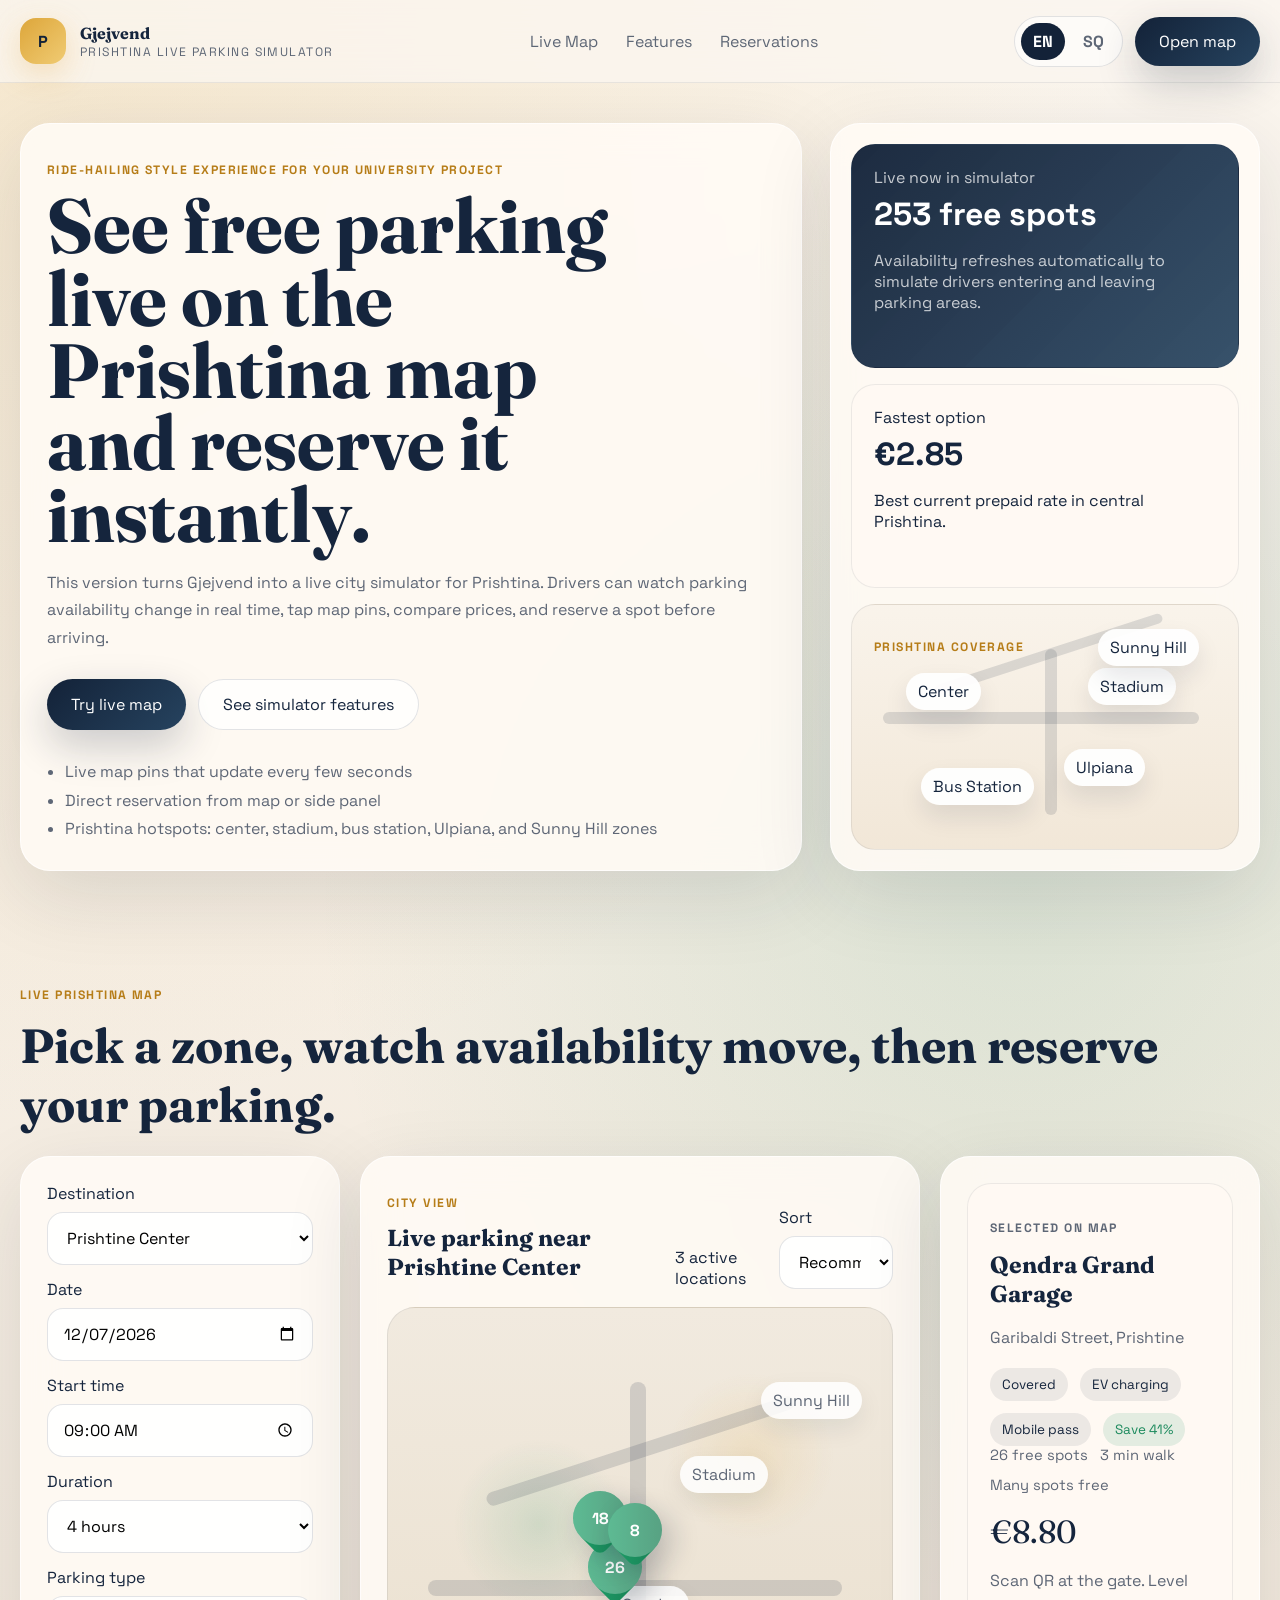
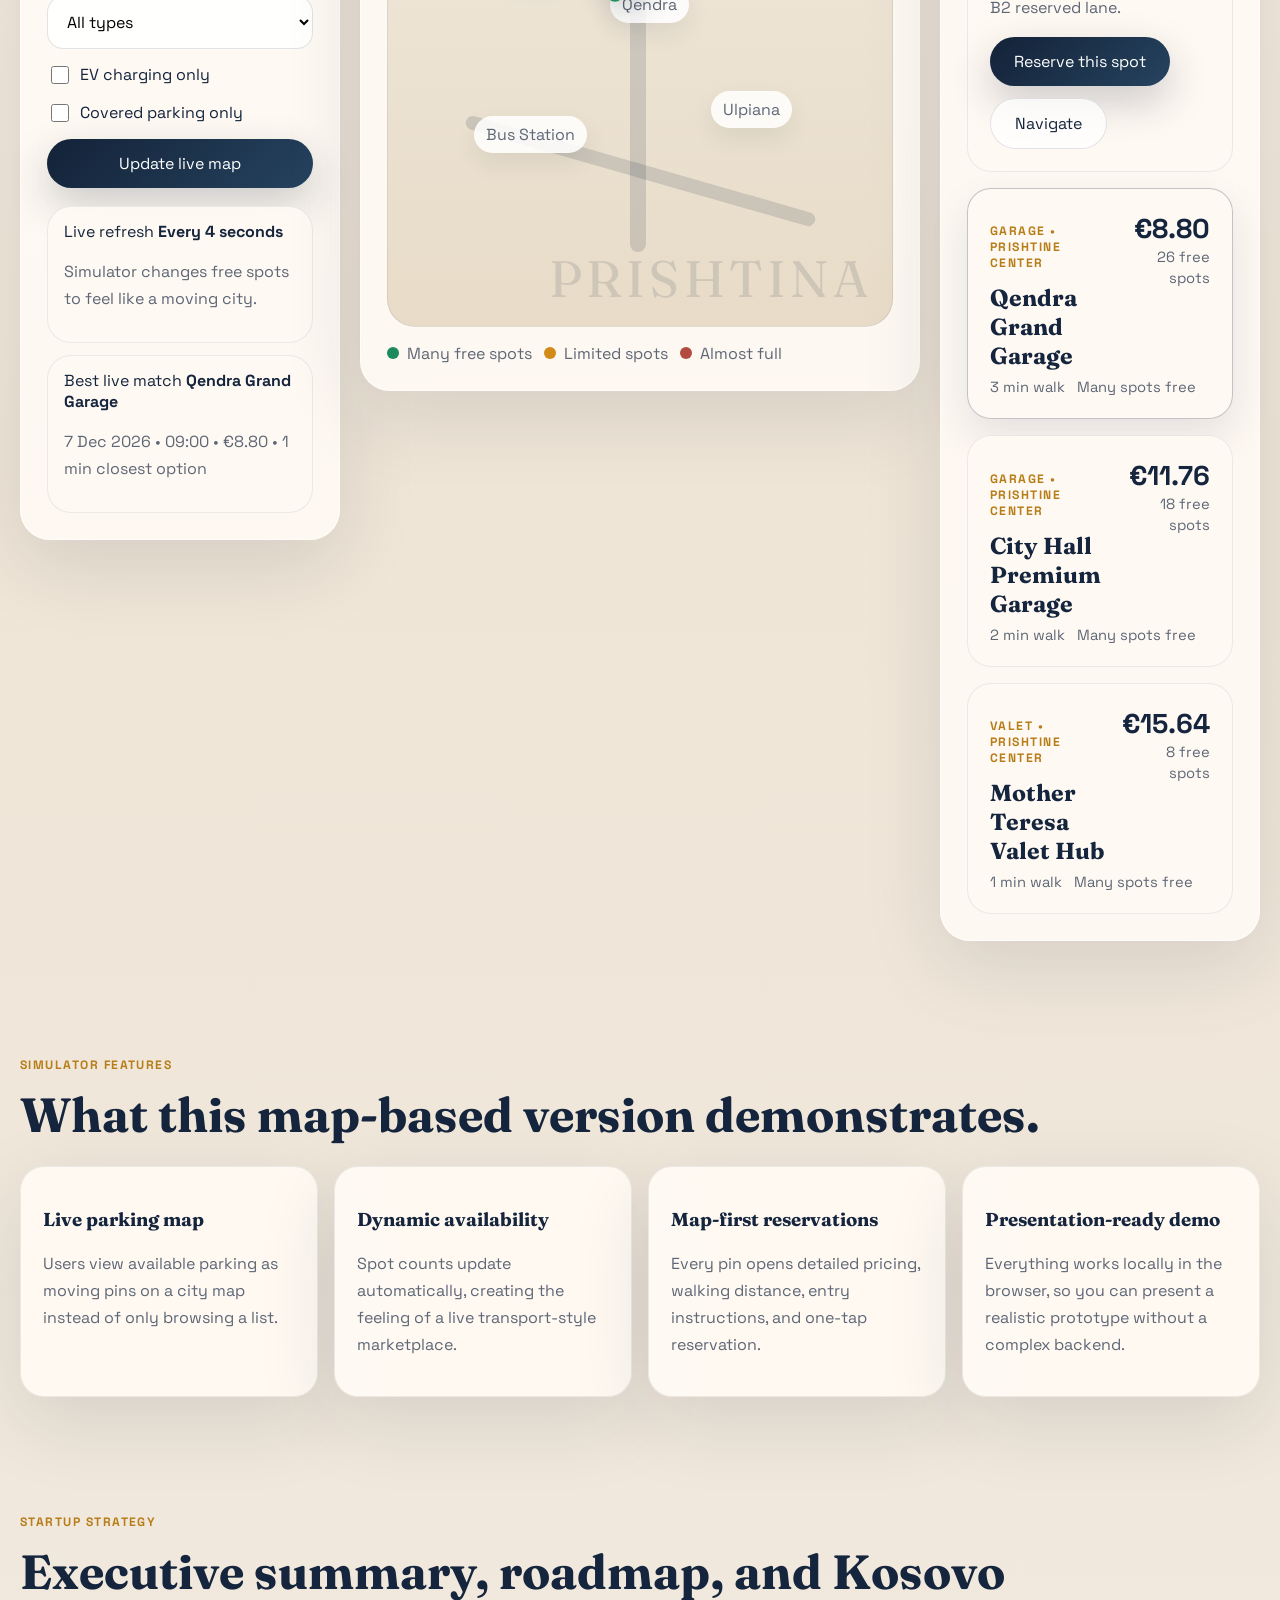
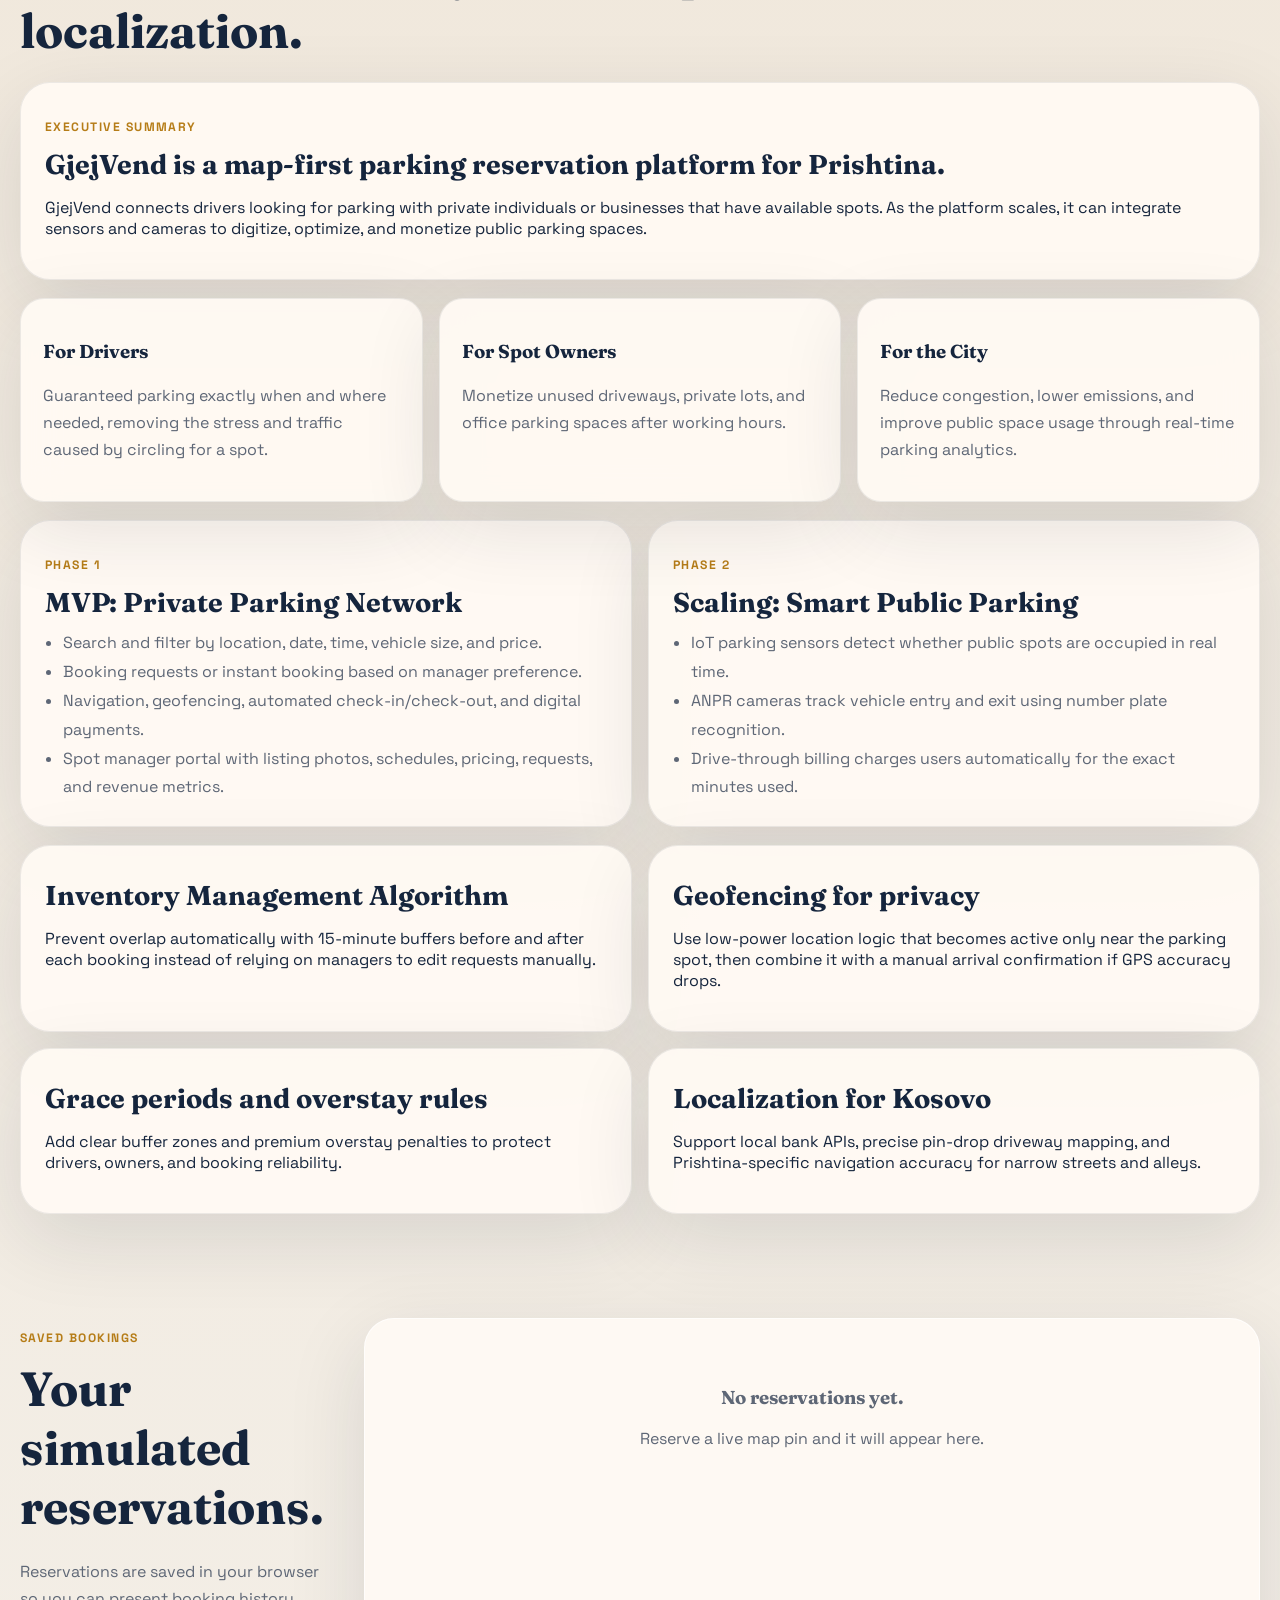
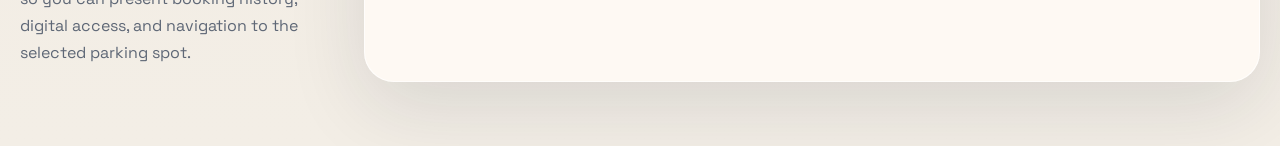
==== app/index.html @ d296e9ac "Add files via upload" ====
<!doctype html>
<html lang="en">
  <head>
    <meta charset="UTF-8" />
    <meta name="viewport" content="width=device-width, initial-scale=1.0" />
    <title>Gjejvend | Prishtina Live Parking Simulator</title>
    <meta
      name="description"
      content="Map-first parking simulator for Prishtina with live availability, map pins, and reservations."
    />
    <link rel="preconnect" href="https://fonts.googleapis.com" />
    <link rel="preconnect" href="https://fonts.gstatic.com" crossorigin />
    <link
      href="https://fonts.googleapis.com/css2?family=Fraunces:opsz,wght@9..144,600;9..144,700&family=Space+Grotesk:wght@400;500;700&display=swap"
      rel="stylesheet"
    />
    <link rel="stylesheet" href="./styles.css?v=2" />
  </head>
  <body>
    <div class="page-shell">
      <header class="site-header">
        <div class="container nav-row">
          <a class="brand" href="#top">
            <span class="brand-mark">P</span>
            <span>
              <strong>Gjejvend</strong>
              <small data-i18n="brand_subtitle">Prishtina live parking simulator</small>
            </span>
          </a>

          <nav class="nav-links">
            <a href="#map" data-i18n="nav_map">Live Map</a>
            <a href="#features" data-i18n="nav_features">Features</a>
            <a href="#reservations" data-i18n="nav_reservations">Reservations</a>
          </nav>

          <div class="header-actions">
            <div class="language-switch" role="group" aria-label="Language switcher">
              <button class="lang-button is-active" type="button" data-lang="en">EN</button>
              <button class="lang-button" type="button" data-lang="sq">SQ</button>
            </div>
            <a class="nav-cta" href="#map" data-i18n="open_map">Open map</a>
          </div>
        </div>
      </header>

      <main id="top">
        <section class="hero">
          <div class="container hero-grid">
            <div class="hero-copy">
              <p class="eyebrow" data-i18n="hero_eyebrow">Ride-hailing style experience for your university project</p>
              <h1 data-i18n="hero_title">See free parking live on the Prishtina map and reserve it instantly.</h1>
              <p class="hero-text" data-i18n="hero_text">
                This version turns Gjejvend into a live city simulator for Prishtina. Drivers can watch parking
                availability change in real time, tap map pins, compare prices, and reserve a spot before arriving.
              </p>

              <div class="hero-actions">
                <a class="button button-primary" href="#map" data-i18n="hero_cta_primary">Try live map</a>
                <a class="button button-secondary" href="#features" data-i18n="hero_cta_secondary">See simulator features</a>
              </div>

              <ul class="hero-points">
                <li data-i18n="hero_point_1">Live map pins that update every few seconds</li>
                <li data-i18n="hero_point_2">Direct reservation from map or side panel</li>
                <li data-i18n="hero_point_3">Prishtina hotspots: center, stadium, bus station, Ulpiana, and Sunny Hill zones</li>
              </ul>
            </div>

            <aside class="hero-panel">
              <div class="hero-stat-card accent">
                <span data-i18n="hero_live_now">Live now in simulator</span>
                <strong id="heroOpenSpots">0 free spots</strong>
                <p data-i18n="hero_live_text">Availability refreshes automatically to simulate drivers entering and leaving parking areas.</p>
              </div>
              <div class="hero-stat-card">
                <span data-i18n="hero_best_label">Fastest option</span>
                <strong id="heroBestPrice">EUR 0</strong>
                <p data-i18n="hero_best_text">Best current prepaid rate in central Prishtina.</p>
              </div>
              <div class="hero-map-card metro">
                <p class="mini-label" data-i18n="hero_coverage">Prishtina coverage</p>
                <div class="mini-grid-road road-a"></div>
                <div class="mini-grid-road road-b"></div>
                <div class="mini-grid-road road-c"></div>
                <div class="mini-point point-a" data-i18n="zone_center">Center</div>
                <div class="mini-point point-b" data-i18n="zone_stadium">Stadium</div>
                <div class="mini-point point-c">Ulpiana</div>
                <div class="mini-point point-d" data-i18n="zone_bus_station">Bus Station</div>
                <div class="mini-point point-e">Sunny Hill</div>
              </div>
            </aside>
          </div>
        </section>

        <section class="map-section" id="map">
          <div class="container">
            <div class="section-heading">
              <p class="eyebrow" data-i18n="map_heading_eyebrow">Live Prishtina Map</p>
              <h2 data-i18n="map_heading_title">Pick a zone, watch availability move, then reserve your parking.</h2>
            </div>

            <div class="map-layout">
              <aside class="control-panel">
                <form id="searchForm" class="search-form">
                  <label>
                    <span data-i18n="field_destination">Destination</span>
                    <select name="destination" id="destination">
                      <option value="Prishtine Center">Prishtine Center</option>
                      <option value="Fadil Vokrri Stadium">Fadil Vokrri Stadium</option>
                      <option value="Sunny Hill Event Zone">Sunny Hill Event Zone</option>
                      <option value="Bus Station">Bus Station</option>
                      <option value="Ulpiana District">Ulpiana District</option>
                    </select>
                  </label>

                  <label>
                    <span data-i18n="field_date">Date</span>
                    <input type="date" name="date" id="dateInput" required />
                  </label>

                  <label>
                    <span data-i18n="field_start_time">Start time</span>
                    <input type="time" name="startTime" id="startTimeInput" value="09:00" required />
                  </label>

                  <label>
                    <span data-i18n="field_duration">Duration</span>
                    <select name="duration" id="duration">
                      <option value="1">1 hour</option>
                      <option value="2">2 hours</option>
                      <option value="4" selected>4 hours</option>
                      <option value="8">8 hours</option>
                      <option value="12">12 hours</option>
                      <option value="24">24 hours</option>
                      <option value="720">Monthly</option>
                    </select>
                  </label>

                  <label>
                    <span data-i18n="field_parking_type">Parking type</span>
                    <select name="parkingType" id="parkingType">
                      <option value="all">All types</option>
                      <option value="garage">Garage</option>
                      <option value="lot">Lot</option>
                      <option value="valet">Valet</option>
                      <option value="event">Event</option>
                      <option value="monthly">Monthly</option>
                    </select>
                  </label>

                  <label class="toggle-row">
                    <input type="checkbox" id="evOnly" />
                    <span data-i18n="filter_ev_only">EV charging only</span>
                  </label>

                  <label class="toggle-row">
                    <input type="checkbox" id="coveredOnly" />
                    <span data-i18n="filter_covered_only">Covered parking only</span>
                  </label>

                  <button class="button button-primary wide" type="submit" data-i18n="update_live_map">Update live map</button>
                </form>

                <div class="live-strip">
                  <div class="search-insight">
                    <span data-i18n="live_refresh">Live refresh</span>
                    <strong data-i18n="live_refresh_value">Every 4 seconds</strong>
                    <p data-i18n="live_refresh_text">Simulator changes free spots to feel like a moving city.</p>
                  </div>
                  <div class="search-insight" id="searchInsights"></div>
                </div>
              </aside>

              <section class="map-panel">
                <div class="map-topbar">
                  <div>
                    <p class="mini-label" data-i18n="city_view">City View</p>
                    <h3 id="resultsTitle">Live parking near your destination</h3>
                  </div>
                  <div class="map-summary">
                    <span id="mapSummary">0 active locations</span>
                    <label class="sort-control">
                      <span data-i18n="sort_label">Sort</span>
                      <select id="sortSelect">
                        <option value="recommended">Recommended</option>
                        <option value="price">Lowest price</option>
                        <option value="distance">Closest</option>
                        <option value="savings">Highest savings</option>
                      </select>
                    </label>
                  </div>
                </div>

                <div class="prishtina-map" id="prishtinaMap">
                  <div class="map-watermark">PRISHTINA</div>
                  <div class="map-road orbital"></div>
                  <div class="map-road north-south"></div>
                  <div class="map-road east-west"></div>
                  <div class="map-road diagonal"></div>
                  <div class="map-zone zone-center" data-i18n="zone_qendra">Qendra</div>
                  <div class="map-zone zone-stadium" data-i18n="zone_stadium">Stadium</div>
                  <div class="map-zone zone-ulpiana">Ulpiana</div>
                  <div class="map-zone zone-bus" data-i18n="zone_bus_station">Bus Station</div>
                  <div class="map-zone zone-sunny">Sunny Hill</div>
                  <div id="mapPins"></div>
                </div>

                <div class="legend-row">
                  <span class="legend-item"><i class="legend-dot green"></i><span data-i18n="legend_many">Many free spots</span></span>
                  <span class="legend-item"><i class="legend-dot amber"></i><span data-i18n="legend_limited">Limited spots</span></span>
                  <span class="legend-item"><i class="legend-dot red"></i><span data-i18n="legend_full">Almost full</span></span>
                </div>
              </section>

              <aside class="detail-panel">
                <div class="selected-card" id="selectedSpotCard"></div>
                <div class="results-grid compact" id="resultsGrid"></div>
              </aside>
            </div>
          </div>
        </section>

        <section class="feature-section" id="features">
          <div class="container">
            <div class="section-heading">
              <p class="eyebrow" data-i18n="features_eyebrow">Simulator Features</p>
              <h2 data-i18n="features_title">What this map-based version demonstrates.</h2>
            </div>

            <div class="feature-grid">
              <article class="feature-card">
                <h3 data-i18n="feature_1_title">Live parking map</h3>
                <p data-i18n="feature_1_text">Users view available parking as moving pins on a city map instead of only browsing a list.</p>
              </article>
              <article class="feature-card">
                <h3 data-i18n="feature_2_title">Dynamic availability</h3>
                <p data-i18n="feature_2_text">Spot counts update automatically, creating the feeling of a live transport-style marketplace.</p>
              </article>
              <article class="feature-card">
                <h3 data-i18n="feature_3_title">Map-first reservations</h3>
                <p data-i18n="feature_3_text">Every pin opens detailed pricing, walking distance, entry instructions, and one-tap reservation.</p>
              </article>
              <article class="feature-card">
                <h3 data-i18n="feature_4_title">Presentation-ready demo</h3>
                <p data-i18n="feature_4_text">Everything works locally in the browser, so you can present a realistic prototype without a complex backend.</p>
              </article>
            </div>
          </div>
        </section>

        <section class="strategy-section" id="strategy">
          <div class="container">
            <div class="section-heading">
              <p class="eyebrow" data-i18n="strategy_eyebrow">Startup Strategy</p>
              <h2 data-i18n="strategy_title">Executive summary, roadmap, and Kosovo localization.</h2>
            </div>

            <div class="summary-card">
              <p class="mini-label" data-i18n="executive_summary">Executive Summary</p>
              <h3 data-i18n="summary_title">GjejVend is a map-first parking reservation platform for Prishtina.</h3>
              <p data-i18n="summary_text">
                GjejVend connects drivers looking for parking with private individuals or businesses that have available spots.
                As the platform scales, it can integrate sensors and cameras to digitize, optimize, and monetize public parking spaces.
              </p>
            </div>

            <div class="value-grid">
              <article class="feature-card">
                <h3 data-i18n="value_drivers_title">For Drivers</h3>
                <p data-i18n="value_drivers_text">Guaranteed parking exactly when and where needed, removing the stress and traffic caused by circling for a spot.</p>
              </article>
              <article class="feature-card">
                <h3 data-i18n="value_owners_title">For Spot Owners</h3>
                <p data-i18n="value_owners_text">Monetize unused driveways, private lots, and office parking spaces after working hours.</p>
              </article>
              <article class="feature-card">
                <h3 data-i18n="value_city_title">For the City</h3>
                <p data-i18n="value_city_text">Reduce congestion, lower emissions, and improve public space usage through real-time parking analytics.</p>
              </article>
            </div>

            <div class="roadmap-grid">
              <article class="roadmap-card">
                <p class="mini-label" data-i18n="phase_1_label">Phase 1</p>
                <h3 data-i18n="phase_1_title">MVP: Private Parking Network</h3>
                <ul class="roadmap-list">
                  <li data-i18n="phase_1_point_1">Search and filter by location, date, time, vehicle size, and price.</li>
                  <li data-i18n="phase_1_point_2">Booking requests or instant booking based on manager preference.</li>
                  <li data-i18n="phase_1_point_3">Navigation, geofencing, automated check-in/check-out, and digital payments.</li>
                  <li data-i18n="phase_1_point_4">Spot manager portal with listing photos, schedules, pricing, requests, and revenue metrics.</li>
                </ul>
              </article>
              <article class="roadmap-card">
                <p class="mini-label" data-i18n="phase_2_label">Phase 2</p>
                <h3 data-i18n="phase_2_title">Scaling: Smart Public Parking</h3>
                <ul class="roadmap-list">
                  <li data-i18n="phase_2_point_1">IoT parking sensors detect whether public spots are occupied in real time.</li>
                  <li data-i18n="phase_2_point_2">ANPR cameras track vehicle entry and exit using number plate recognition.</li>
                  <li data-i18n="phase_2_point_3">Drive-through billing charges users automatically for the exact minutes used.</li>
                </ul>
              </article>
            </div>

            <div class="recommendation-grid">
              <article class="recommendation-card">
                <h3 data-i18n="rec_1_title">Inventory Management Algorithm</h3>
                <p data-i18n="rec_1_text">Prevent overlap automatically with 15-minute buffers before and after each booking instead of relying on managers to edit requests manually.</p>
              </article>
              <article class="recommendation-card">
                <h3 data-i18n="rec_2_title">Geofencing for privacy</h3>
                <p data-i18n="rec_2_text">Use low-power location logic that becomes active only near the parking spot, then combine it with a manual arrival confirmation if GPS accuracy drops.</p>
              </article>
              <article class="recommendation-card">
                <h3 data-i18n="rec_3_title">Grace periods and overstay rules</h3>
                <p data-i18n="rec_3_text">Add clear buffer zones and premium overstay penalties to protect drivers, owners, and booking reliability.</p>
              </article>
              <article class="recommendation-card">
                <h3 data-i18n="rec_4_title">Localization for Kosovo</h3>
                <p data-i18n="rec_4_text">Support local bank APIs, precise pin-drop driveway mapping, and Prishtina-specific navigation accuracy for narrow streets and alleys.</p>
              </article>
            </div>
          </div>
        </section>

        <section class="reservation-section" id="reservations">
          <div class="container reservation-layout">
            <div>
              <div class="section-heading">
                <p class="eyebrow" data-i18n="saved_bookings">Saved Bookings</p>
                <h2 data-i18n="reservations_title">Your simulated reservations.</h2>
              </div>
              <p class="section-copy" data-i18n="reservations_text">
                Reservations are saved in your browser so you can present booking history, digital access, and navigation
                to the selected parking spot.
              </p>
            </div>
            <div class="reservation-list" id="reservationList"></div>
          </div>
        </section>
      </main>
    </div>

    <dialog class="booking-modal" id="bookingModal">
      <form class="modal-card" id="bookingForm" method="dialog">
        <div class="modal-top">
          <div>
            <p class="mini-label" data-i18n="complete_reservation">Complete reservation</p>
            <h3 id="modalTitle">Parking checkout</h3>
          </div>
          <button class="icon-button" type="button" id="closeModal" aria-label="Close">&times;</button>
        </div>

        <div class="modal-grid">
          <div class="booking-summary" id="bookingSummary"></div>

          <div class="booking-fields">
            <label>
              <span data-i18n="driver_name">Driver name</span>
              <input type="text" id="driverName" data-i18n-placeholder="driver_name_placeholder" placeholder="Your full name" required />
            </label>
            <label>
              <span>Email</span>
              <input type="email" id="driverEmail" placeholder="you@example.com" required />
            </label>
            <label>
              <span data-i18n="vehicle_plate">Vehicle plate</span>
              <input type="text" id="vehiclePlate" placeholder="01-123-AB" required />
            </label>
            <label>
              <span data-i18n="payment_method">Payment method</span>
              <select id="paymentMethod">
                <option value="Google Pay">Google Pay</option>
                <option value="Credit Card">Credit Card</option>
                <option value="Apple Pay">Apple Pay</option>
              </select>
            </label>
          </div>
        </div>

        <div class="modal-actions">
          <button class="button button-secondary" type="button" id="cancelBooking" data-i18n="cancel">Cancel</button>
          <button class="button button-primary" type="submit" data-i18n="confirm_reservation">Confirm reservation</button>
        </div>
      </form>
    </dialog>

    <script src="./app.js?v=2"></script>
  </body>
</html>
---- app/styles.css ----
:root {
  --bg: #f3eee6;
  --bg-deep: #132238;
  --surface: rgba(255, 251, 245, 0.88);
  --surface-solid: #fffaf4;
  --line: rgba(19, 34, 56, 0.12);
  --text: #15253d;
  --muted: #5e6776;
  --gold: #dda63a;
  --gold-deep: #b67d18;
  --green: #1c8a5d;
  --amber: #d28a18;
  --red: #b24a3f;
  --shadow: 0 24px 80px rgba(24, 33, 52, 0.12);
  --radius-xl: 30px;
  --radius-lg: 24px;
  --radius-md: 18px;
}

* {
  box-sizing: border-box;
}

html {
  scroll-behavior: smooth;
}

body {
  margin: 0;
  font-family: "Space Grotesk", sans-serif;
  color: var(--text);
  background:
    radial-gradient(circle at top left, rgba(221, 166, 58, 0.18), transparent 22%),
    radial-gradient(circle at 80% 18%, rgba(28, 138, 93, 0.12), transparent 17%),
    linear-gradient(180deg, #fbf6ef 0%, #efe5d7 42%, #f3eee6 100%);
}

a {
  color: inherit;
  text-decoration: none;
}

button,
input,
select {
  font: inherit;
}

.container {
  width: min(1240px, calc(100% - 32px));
  margin: 0 auto;
}

.site-header {
  position: sticky;
  top: 0;
  z-index: 20;
  backdrop-filter: blur(18px);
  background: rgba(251, 246, 239, 0.8);
  border-bottom: 1px solid rgba(19, 34, 56, 0.08);
}

.nav-row {
  min-height: 82px;
  display: flex;
  align-items: center;
  justify-content: space-between;
  gap: 24px;
}

.brand {
  display: flex;
  align-items: center;
  gap: 14px;
}

.brand strong,
h1,
h2,
h3,
h4 {
  font-family: "Fraunces", serif;
}

.brand-mark {
  width: 46px;
  height: 46px;
  display: inline-flex;
  align-items: center;
  justify-content: center;
  border-radius: 16px;
  background: linear-gradient(135deg, var(--gold), #f0cb73);
  color: var(--bg-deep);
  font-weight: 700;
  box-shadow: 0 10px 30px rgba(221, 166, 58, 0.28);
}

.brand small,
.eyebrow,
.mini-label {
  display: block;
  color: var(--muted);
  letter-spacing: 0.12em;
  text-transform: uppercase;
  font-size: 0.76rem;
}

.nav-links {
  display: flex;
  gap: 28px;
  color: var(--muted);
}

.header-actions {
  display: flex;
  align-items: center;
  gap: 12px;
}

.language-switch {
  display: inline-flex;
  gap: 6px;
  padding: 6px;
  border-radius: 999px;
  border: 1px solid rgba(19, 34, 56, 0.12);
  background: rgba(255, 255, 255, 0.6);
}

.lang-button {
  border: 0;
  background: transparent;
  color: var(--muted);
  font-weight: 700;
  padding: 8px 12px;
  border-radius: 999px;
  cursor: pointer;
}

.lang-button.is-active {
  background: var(--bg-deep);
  color: #fff;
}

.nav-cta,
.button {
  display: inline-flex;
  align-items: center;
  justify-content: center;
  padding: 14px 24px;
  border-radius: 999px;
  border: 0;
  cursor: pointer;
  transition: transform 180ms ease, box-shadow 180ms ease;
}

.nav-cta,
.button-primary {
  background: linear-gradient(135deg, var(--bg-deep), #26435f);
  color: #fff;
  box-shadow: 0 16px 40px rgba(19, 34, 56, 0.22);
}

.button-secondary {
  background: rgba(255, 255, 255, 0.78);
  color: var(--text);
  border: 1px solid rgba(19, 34, 56, 0.12);
}

.button:hover,
.nav-cta:hover,
.map-pin:hover {
  transform: translateY(-1px);
}

.wide {
  width: 100%;
}

.hero,
.map-section,
.feature-section,
.strategy-section,
.reservation-section {
  padding: 40px 0 64px;
}

.hero-grid {
  display: grid;
  grid-template-columns: minmax(0, 1.05fr) 430px;
  gap: 28px;
  align-items: stretch;
}

.hero-copy,
.hero-panel,
.control-panel,
.map-panel,
.detail-panel,
.feature-card,
.reservation-list {
  background: var(--surface);
  border: 1px solid rgba(255, 255, 255, 0.7);
  box-shadow: var(--shadow);
  backdrop-filter: blur(18px);
}

.hero-copy,
.hero-panel,
.control-panel,
.map-panel,
.detail-panel,
.reservation-list {
  border-radius: var(--radius-xl);
}

.hero-copy,
.control-panel,
.map-panel,
.detail-panel {
  padding: 26px;
}

.hero-panel {
  padding: 20px;
  display: grid;
  gap: 16px;
}

.eyebrow,
.mini-label {
  color: var(--gold-deep);
  font-weight: 700;
}

h1 {
  margin: 8px 0 18px;
  font-size: clamp(2.9rem, 6vw, 5.3rem);
  line-height: 0.94;
  max-width: 11ch;
}

.hero-text,
.section-copy,
.feature-card p,
.reservation-card p,
.booking-summary p,
.selected-card p,
.search-insight p {
  color: var(--muted);
  line-height: 1.7;
}

.hero-actions,
.result-actions,
.tag-row,
.result-meta,
.reservation-meta,
.legend-row {
  display: flex;
  gap: 12px;
  flex-wrap: wrap;
}

.hero-actions {
  margin-top: 28px;
}

.hero-points {
  margin: 28px 0 0;
  padding-left: 18px;
  color: var(--muted);
  line-height: 1.8;
}

.hero-stat-card,
.hero-map-card,
.search-insight,
.selected-card,
.result-card,
.reservation-card,
.feature-card {
  border-radius: var(--radius-lg);
  background: rgba(255, 250, 244, 0.94);
  border: 1px solid rgba(19, 34, 56, 0.08);
}

.hero-stat-card,
.hero-map-card,
.selected-card,
.feature-card,
.reservation-card,
.result-card {
  padding: 22px;
}

.hero-stat-card strong {
  display: block;
  margin-top: 6px;
  font-size: 2rem;
}

.hero-stat-card.accent {
  background: linear-gradient(135deg, rgba(19, 34, 56, 0.96), rgba(38, 67, 95, 0.92));
  color: #fff;
}

.hero-stat-card.accent p,
.hero-stat-card.accent span {
  color: rgba(255, 255, 255, 0.75);
}

.hero-map-card.metro {
  position: relative;
  min-height: 230px;
  overflow: hidden;
  background:
    linear-gradient(180deg, rgba(249, 243, 234, 0.96), rgba(241, 230, 214, 0.96)),
    radial-gradient(circle at 70% 30%, rgba(28, 138, 93, 0.12), transparent 18%);
}

.mini-grid-road {
  position: absolute;
  border-radius: 999px;
  background: rgba(19, 34, 56, 0.13);
}

.road-a { left: 8%; right: 10%; top: 44%; height: 12px; }
.road-b { top: 18%; bottom: 14%; left: 50%; width: 12px; }
.road-c { left: 20%; right: 18%; top: 18%; height: 10px; transform: rotate(-18deg); }

.mini-point {
  position: absolute;
  padding: 8px 12px;
  border-radius: 999px;
  background: rgba(255, 255, 255, 0.94);
  box-shadow: 0 12px 24px rgba(19, 34, 56, 0.1);
}

.point-a { left: 14%; top: 28%; }
.point-b { right: 16%; top: 26%; }
.point-c { right: 24%; bottom: 26%; }
.point-d { left: 18%; bottom: 18%; }
.point-e { right: 10%; top: 10%; }

.section-heading {
  margin-bottom: 22px;
}

.section-heading h2 {
  margin: 6px 0 0;
  font-size: clamp(2rem, 4vw, 3rem);
}

.map-layout {
  display: grid;
  grid-template-columns: 320px minmax(0, 1fr) 320px;
  gap: 20px;
  align-items: start;
}

.search-form,
.booking-fields {
  display: grid;
  gap: 14px;
}

.search-form label,
.booking-fields label,
.sort-control {
  display: grid;
  gap: 8px;
}

.toggle-row {
  display: flex !important;
  align-items: center;
  gap: 12px;
}

.toggle-row input {
  width: 18px;
  height: 18px;
}

input,
select {
  width: 100%;
  padding: 14px 15px;
  border-radius: 16px;
  border: 1px solid var(--line);
  background: rgba(255, 255, 255, 0.84);
}

.live-strip {
  display: grid;
  gap: 12px;
  margin-top: 18px;
}

.search-insight {
  padding: 14px 16px;
}

.map-topbar {
  display: flex;
  justify-content: space-between;
  gap: 16px;
  align-items: end;
  margin-bottom: 18px;
}

.map-summary {
  display: flex;
  gap: 14px;
  align-items: end;
}

.prishtina-map {
  position: relative;
  min-height: 620px;
  overflow: hidden;
  border-radius: 28px;
  background:
    radial-gradient(circle at 30% 35%, rgba(28, 138, 93, 0.14), transparent 16%),
    radial-gradient(circle at 72% 24%, rgba(221, 166, 58, 0.15), transparent 14%),
    linear-gradient(180deg, #f1eadf 0%, #e8dcc8 100%);
  border: 1px solid rgba(19, 34, 56, 0.08);
}

.map-watermark {
  position: absolute;
  right: 20px;
  bottom: 16px;
  color: rgba(19, 34, 56, 0.12);
  font-family: "Fraunces", serif;
  font-size: 3.2rem;
  letter-spacing: 0.08em;
}

.map-road {
  position: absolute;
  background: rgba(19, 34, 56, 0.14);
  border-radius: 999px;
}

.orbital {
  left: 8%;
  right: 10%;
  top: 44%;
  height: 16px;
}

.north-south {
  top: 12%;
  bottom: 12%;
  left: 48%;
  width: 16px;
}

.east-west {
  left: 18%;
  right: 18%;
  top: 22%;
  height: 14px;
  transform: rotate(-18deg);
}

.diagonal {
  left: 14%;
  right: 14%;
  bottom: 24%;
  height: 14px;
  transform: rotate(16deg);
}

.map-zone {
  position: absolute;
  padding: 8px 12px;
  border-radius: 999px;
  background: rgba(255, 255, 255, 0.86);
  box-shadow: 0 10px 24px rgba(19, 34, 56, 0.08);
  color: var(--muted);
}

.zone-center { left: 44%; top: 45%; }
.zone-stadium { left: 58%; top: 24%; }
.zone-ulpiana { left: 64%; top: 62%; }
.zone-bus { left: 17%; top: 66%; }
.zone-sunny { left: 74%; top: 12%; }

#mapPins {
  position: absolute;
  inset: 0;
}

.map-pin {
  position: absolute;
  width: 54px;
  height: 54px;
  margin-left: -27px;
  margin-top: -27px;
  border-radius: 50% 50% 50% 8px;
  border: 0;
  transform: rotate(-45deg);
  box-shadow: 0 14px 28px rgba(19, 34, 56, 0.22);
  cursor: pointer;
  z-index: 2;
}

.map-pin.tone-high { background: linear-gradient(135deg, #20a76e, #16764e); }
.map-pin.tone-medium { background: linear-gradient(135deg, #e3a531, #bc7f11); }
.map-pin.tone-low { background: linear-gradient(135deg, #cf5d4c, #a53e33); }

.map-pin.is-active {
  outline: 4px solid rgba(255, 255, 255, 0.72);
  z-index: 3;
}

.pin-core,
.pin-pulse {
  position: absolute;
  inset: 0;
  display: flex;
  align-items: center;
  justify-content: center;
}

.pin-core {
  transform: rotate(45deg);
  color: #fff;
  font-weight: 700;
}

.pin-pulse::before {
  content: "";
  width: 54px;
  height: 54px;
  border-radius: 50%;
  background: rgba(255, 255, 255, 0.28);
  animation: pulse 2.4s infinite;
}

@keyframes pulse {
  0% { transform: scale(0.8); opacity: 0.9; }
  70% { transform: scale(1.4); opacity: 0; }
  100% { transform: scale(1.4); opacity: 0; }
}

.legend-row {
  margin-top: 16px;
}

.legend-item {
  display: inline-flex;
  align-items: center;
  gap: 8px;
  color: var(--muted);
}

.legend-dot {
  width: 12px;
  height: 12px;
  border-radius: 50%;
  display: inline-block;
}

.legend-dot.green { background: var(--green); }
.legend-dot.amber { background: var(--amber); }
.legend-dot.red { background: var(--red); }

.selected-card {
  margin-bottom: 16px;
}

.selected-price {
  margin: 18px 0 12px;
  font-family: "Fraunces", serif;
  font-size: 2rem;
}

.results-grid,
.feature-grid,
.reservation-list,
.value-grid,
.roadmap-grid,
.recommendation-grid {
  display: grid;
  gap: 16px;
}

.results-grid.compact .result-card {
  cursor: pointer;
}

.result-card.is-selected {
  border-color: rgba(19, 34, 56, 0.25);
  box-shadow: 0 18px 40px rgba(19, 34, 56, 0.1);
}

.result-head,
.reservation-head {
  display: flex;
  justify-content: space-between;
  gap: 16px;
  align-items: start;
}

.result-card h4,
.reservation-card h4,
.selected-card h3,
.map-topbar h3 {
  margin: 4px 0 8px;
  font-size: 1.45rem;
}

.price-block {
  text-align: right;
}

.price-block strong {
  display: block;
  font-size: 1.7rem;
}

.price-block span,
.result-meta span,
.reservation-meta span {
  color: var(--muted);
  font-size: 0.92rem;
}

.tag,
.pill {
  display: inline-flex;
  align-items: center;
  padding: 8px 12px;
  border-radius: 999px;
  background: rgba(19, 34, 56, 0.08);
  font-size: 0.84rem;
}

.pill.savings {
  background: rgba(28, 138, 93, 0.12);
  color: var(--green);
}

.feature-grid {
  grid-template-columns: repeat(4, minmax(0, 1fr));
}

.summary-card,
.roadmap-card,
.recommendation-card {
  padding: 24px;
  border-radius: var(--radius-xl);
  background: rgba(255, 250, 244, 0.94);
  border: 1px solid rgba(19, 34, 56, 0.08);
  box-shadow: var(--shadow);
}

.summary-card {
  margin-bottom: 18px;
}

.summary-card h3,
.roadmap-card h3,
.recommendation-card h3 {
  margin: 8px 0 10px;
  font-size: 1.7rem;
}

.value-grid {
  grid-template-columns: repeat(3, minmax(0, 1fr));
  margin-bottom: 18px;
}

.roadmap-grid {
  grid-template-columns: repeat(2, minmax(0, 1fr));
  margin-bottom: 18px;
}

.recommendation-grid {
  grid-template-columns: repeat(2, minmax(0, 1fr));
}

.roadmap-list {
  margin: 0;
  padding-left: 18px;
  color: var(--muted);
  line-height: 1.8;
}

.reservation-layout {
  display: grid;
  grid-template-columns: 320px minmax(0, 1fr);
  gap: 24px;
}

.reservation-list {
  padding: 20px;
  min-height: 240px;
}

.booking-modal {
  border: 0;
  padding: 0;
  max-width: min(860px, calc(100% - 24px));
  width: 100%;
  border-radius: 28px;
  background: transparent;
}

.booking-modal::backdrop {
  background: rgba(10, 20, 32, 0.45);
  backdrop-filter: blur(8px);
}

.modal-card {
  background: var(--surface-solid);
  border-radius: 28px;
  padding: 24px;
  box-shadow: 0 30px 100px rgba(19, 34, 56, 0.22);
}

.modal-top,
.modal-actions,
.modal-grid {
  display: flex;
  gap: 18px;
}

.modal-top,
.modal-actions {
  justify-content: space-between;
  align-items: center;
}

.modal-grid {
  margin: 20px 0;
}

.modal-grid > * {
  flex: 1;
}

.booking-summary {
  padding: 20px;
  border-radius: 22px;
  background: linear-gradient(180deg, rgba(19, 34, 56, 0.98), rgba(38, 67, 95, 0.94));
  color: #fff;
}

.booking-summary p,
.booking-summary .mini-label {
  color: rgba(255, 255, 255, 0.74);
}

.icon-button {
  width: 42px;
  height: 42px;
  border: 0;
  border-radius: 50%;
  background: rgba(19, 34, 56, 0.08);
  font-size: 1.6rem;
  cursor: pointer;
}

.empty-state {
  padding: 28px;
  text-align: center;
  color: var(--muted);
}

@media (max-width: 1180px) {
  .map-layout,
  .hero-grid,
  .reservation-layout,
  .feature-grid,
  .value-grid,
  .roadmap-grid,
  .recommendation-grid {
    grid-template-columns: 1fr;
  }

  .feature-grid {
    grid-template-columns: repeat(2, minmax(0, 1fr));
  }
}

@media (max-width: 760px) {
  .nav-row,
  .nav-links,
  .header-actions,
  .map-topbar,
  .map-summary,
  .result-head,
  .reservation-head,
  .modal-grid,
  .modal-actions {
    flex-direction: column;
    align-items: stretch;
  }

  .feature-grid {
    grid-template-columns: 1fr;
  }

  .prishtina-map {
    min-height: 480px;
  }

  .map-watermark {
    font-size: 2.2rem;
  }
}
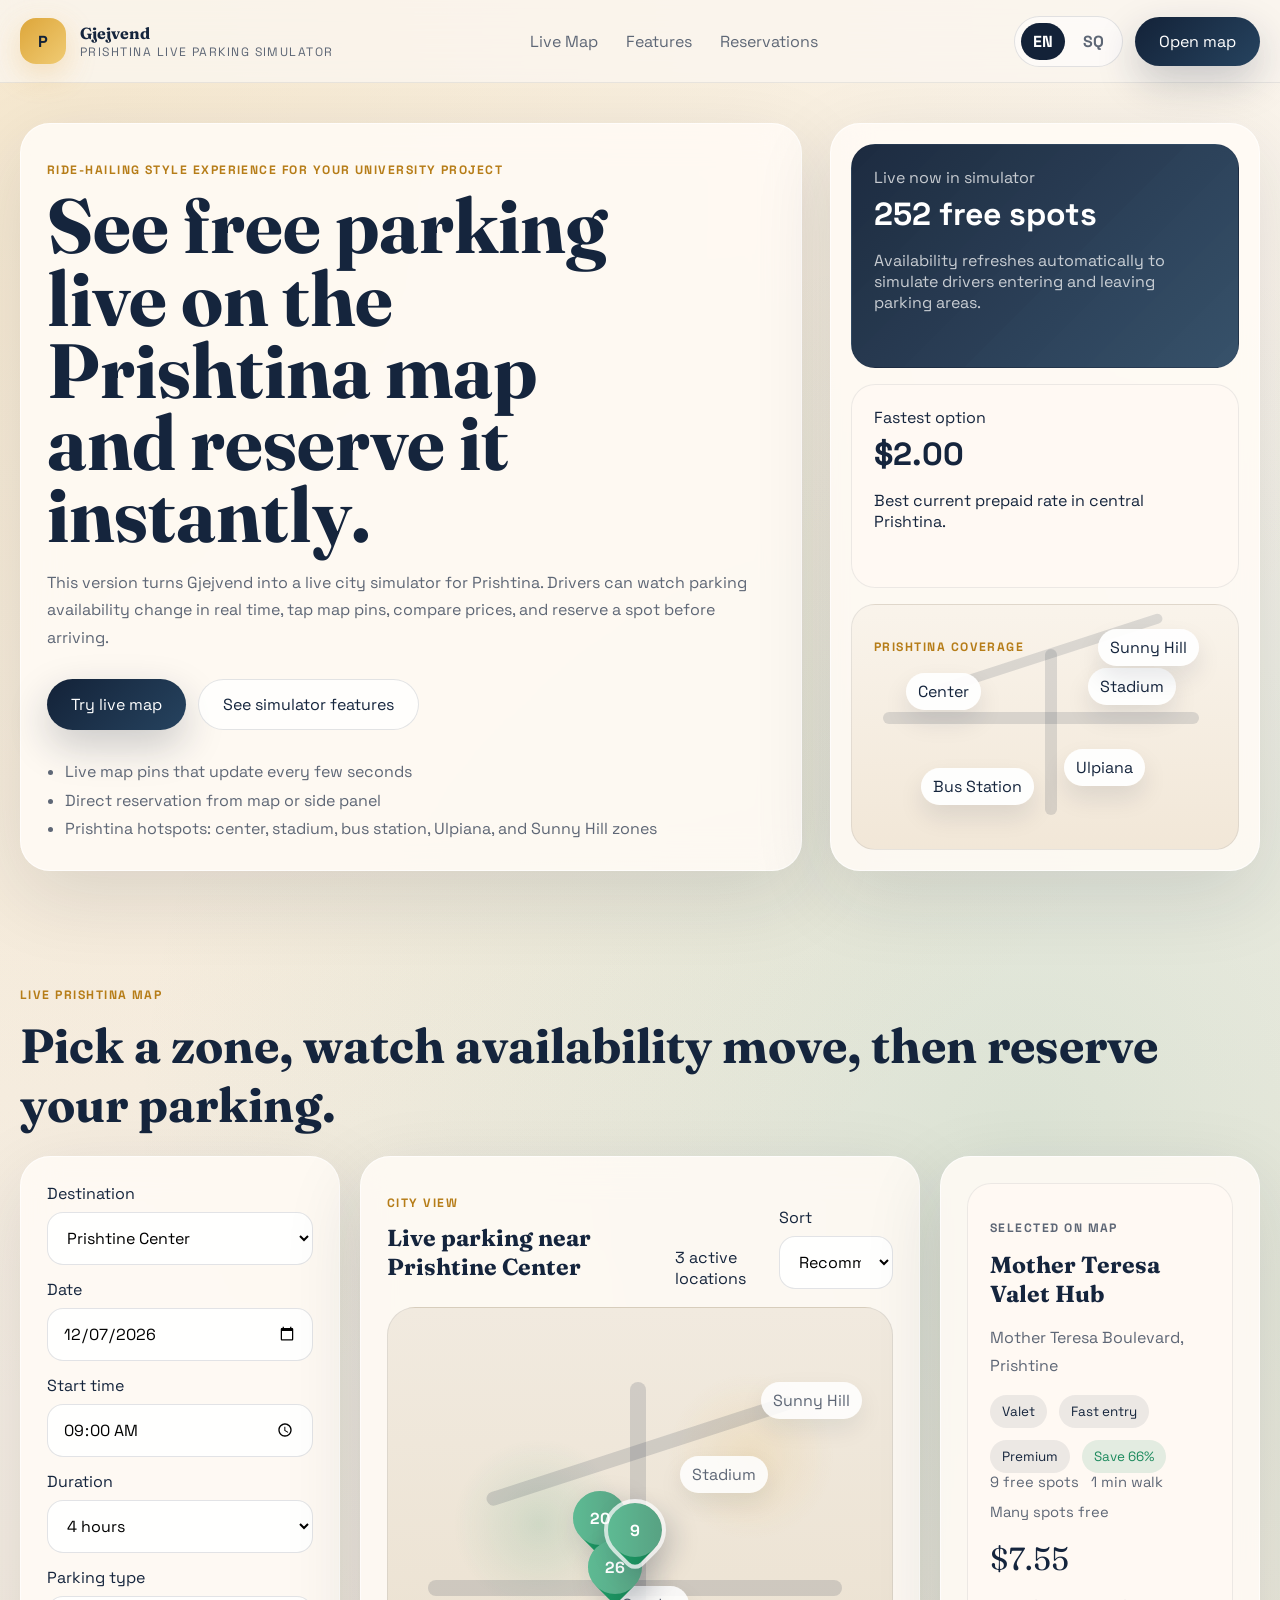
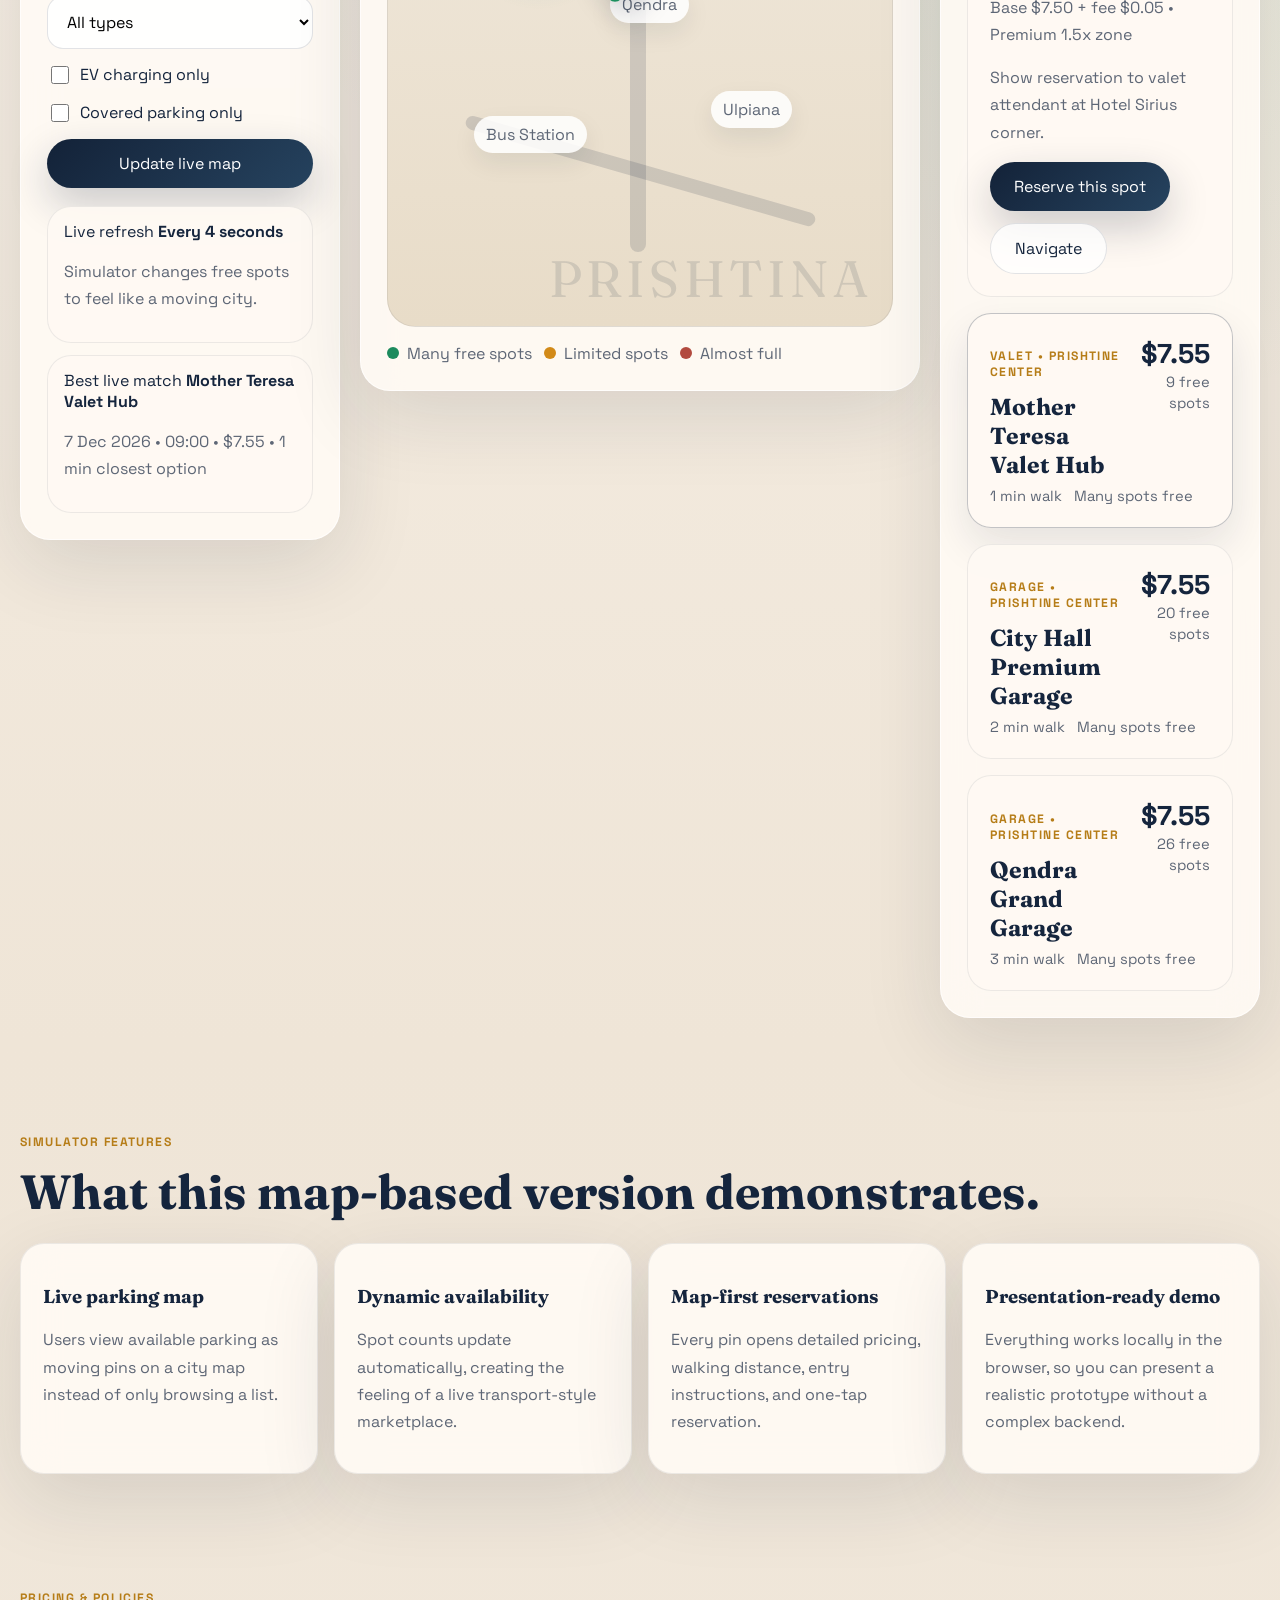
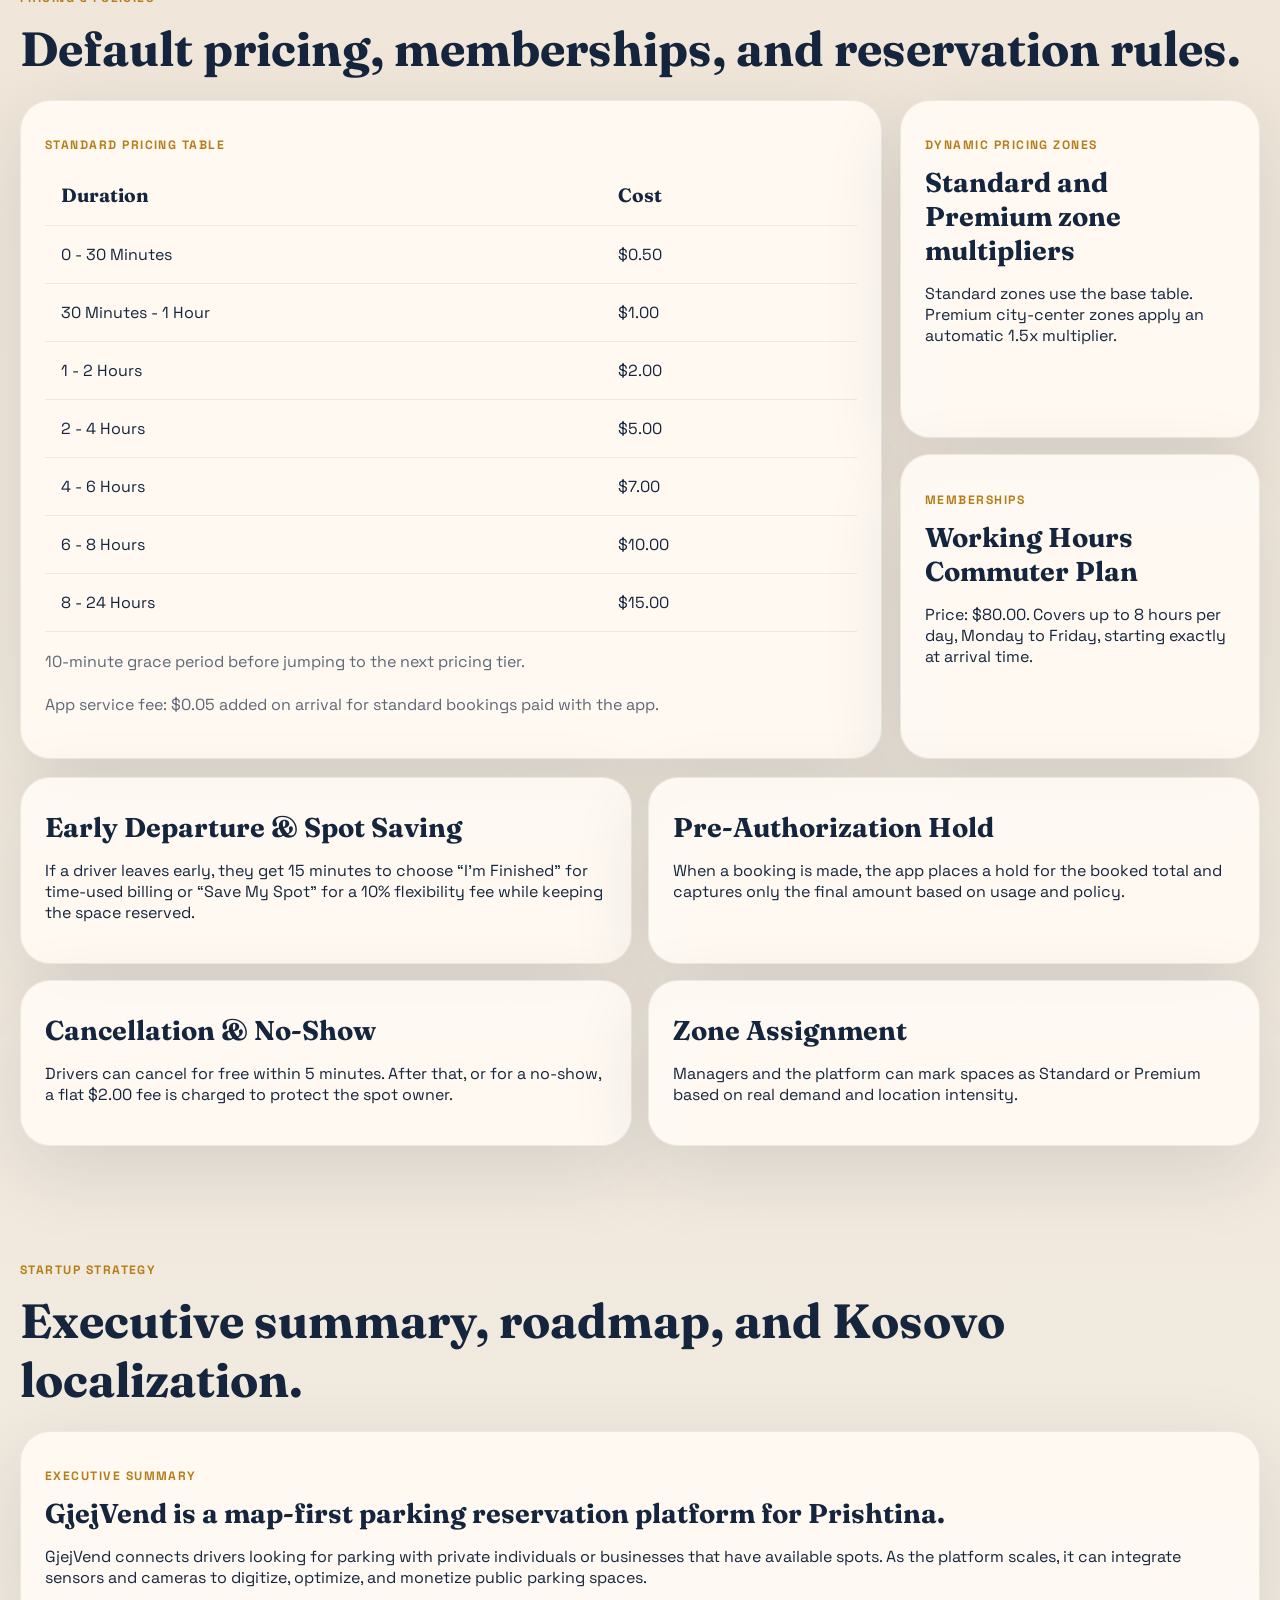
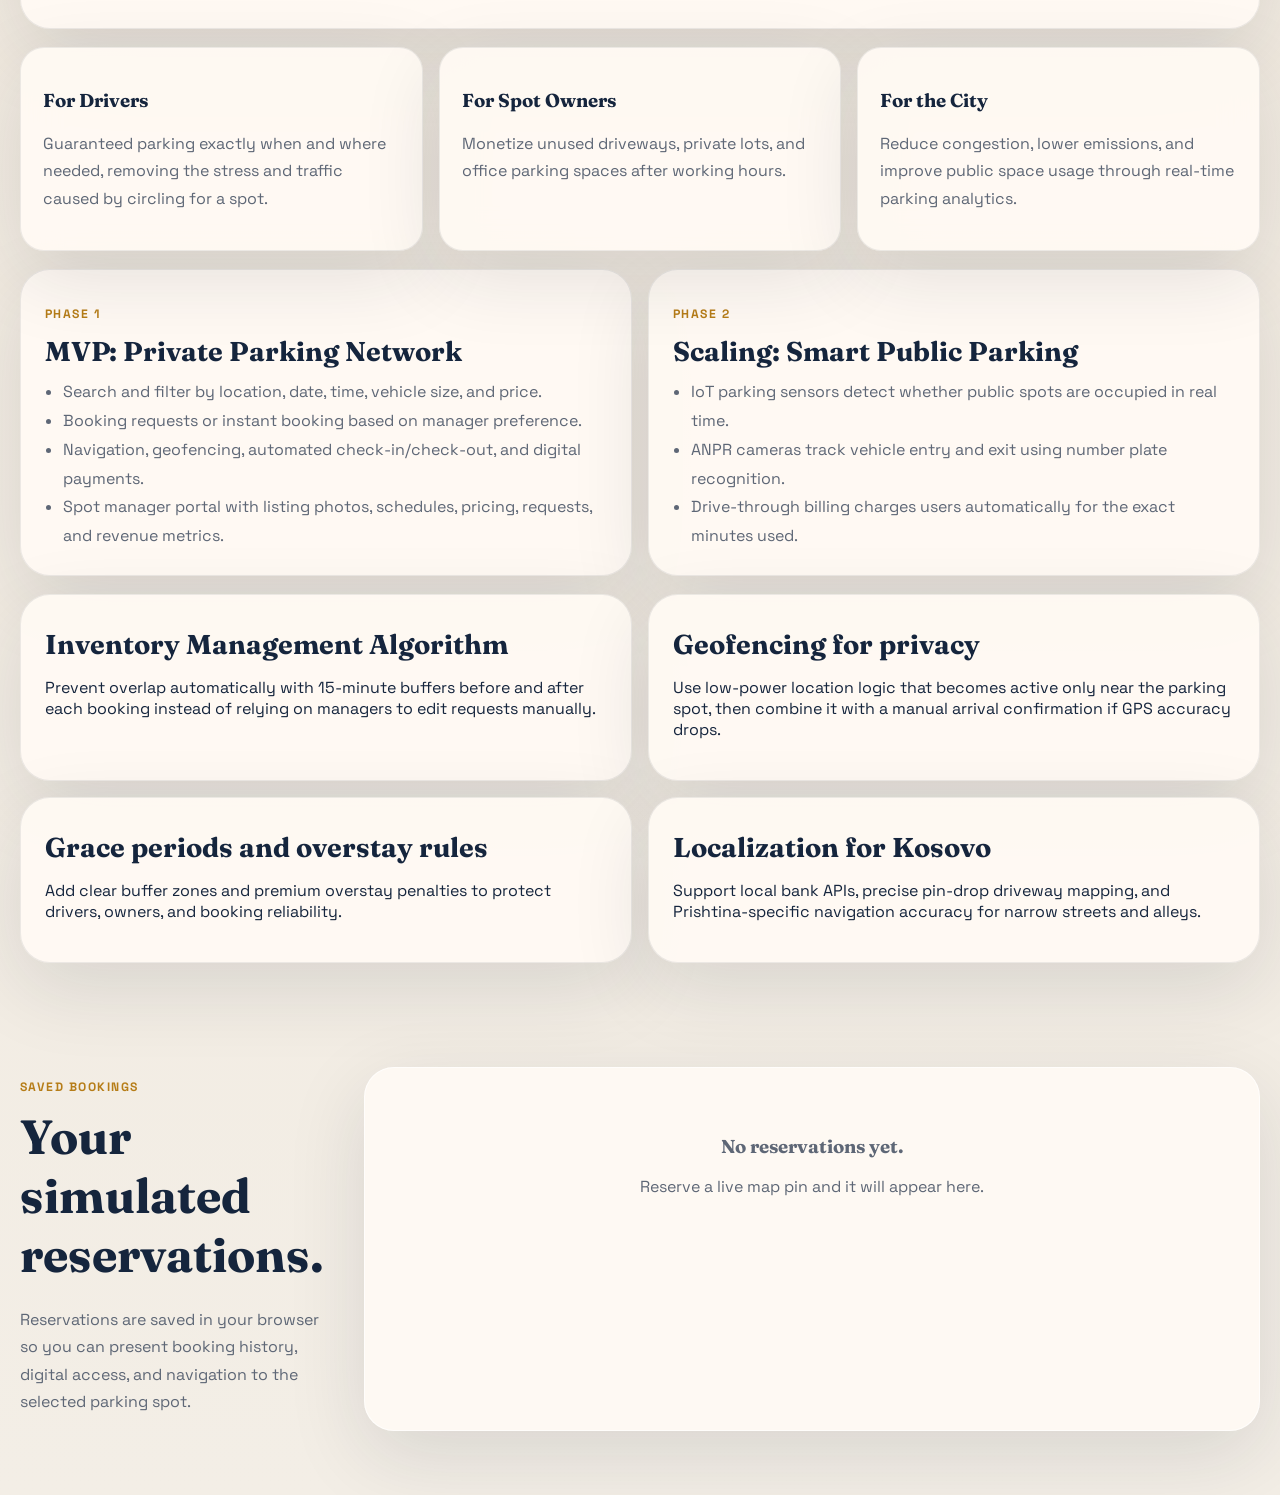
==== commit eb41baca: "Add files via upload" ====
--- a/app/index.html
+++ b/app/index.html
@@ -249,6 +249,74 @@
           </div>
         </section>
 
+        <section class="pricing-section" id="pricing">
+          <div class="container">
+            <div class="section-heading">
+              <p class="eyebrow" data-i18n="pricing_eyebrow">Pricing & Policies</p>
+              <h2 data-i18n="pricing_title">Default pricing, memberships, and reservation rules.</h2>
+            </div>
+
+            <div class="pricing-layout">
+              <div class="pricing-table-card">
+                <p class="mini-label" data-i18n="standard_pricing">Standard Pricing Table</p>
+                <table class="pricing-table">
+                  <thead>
+                    <tr>
+                      <th data-i18n="table_duration">Duration</th>
+                      <th data-i18n="table_cost">Cost</th>
+                    </tr>
+                  </thead>
+                  <tbody>
+                    <tr><td data-i18n="price_row_1_time">0 - 30 Minutes</td><td>$0.50</td></tr>
+                    <tr><td data-i18n="price_row_2_time">30 Minutes - 1 Hour</td><td>$1.00</td></tr>
+                    <tr><td data-i18n="price_row_3_time">1 - 2 Hours</td><td>$2.00</td></tr>
+                    <tr><td data-i18n="price_row_4_time">2 - 4 Hours</td><td>$5.00</td></tr>
+                    <tr><td data-i18n="price_row_5_time">4 - 6 Hours</td><td>$7.00</td></tr>
+                    <tr><td data-i18n="price_row_6_time">6 - 8 Hours</td><td>$10.00</td></tr>
+                    <tr><td data-i18n="price_row_7_time">8 - 24 Hours</td><td>$15.00</td></tr>
+                  </tbody>
+                </table>
+                <div class="policy-inline">
+                  <p data-i18n="grace_period_text">10-minute grace period before jumping to the next pricing tier.</p>
+                  <p data-i18n="service_fee_text">App service fee: $0.05 added on arrival for standard bookings paid with the app.</p>
+                </div>
+              </div>
+
+              <div class="pricing-side">
+                <article class="roadmap-card">
+                  <p class="mini-label" data-i18n="dynamic_pricing">Dynamic Pricing Zones</p>
+                  <h3 data-i18n="dynamic_pricing_title">Standard and Premium zone multipliers</h3>
+                  <p data-i18n="dynamic_pricing_text">Standard zones use the base table. Premium city-center zones apply an automatic 1.5x multiplier.</p>
+                </article>
+                <article class="roadmap-card">
+                  <p class="mini-label" data-i18n="memberships">Memberships</p>
+                  <h3 data-i18n="membership_title">Working Hours Commuter Plan</h3>
+                  <p data-i18n="membership_text">Price: $80.00. Covers up to 8 hours per day, Monday to Friday, starting exactly at arrival time.</p>
+                </article>
+              </div>
+            </div>
+
+            <div class="recommendation-grid">
+              <article class="recommendation-card">
+                <h3 data-i18n="policy_early_title">Early Departure & Spot Saving</h3>
+                <p data-i18n="policy_early_text">If a driver leaves early, they get 15 minutes to choose “I’m Finished” for time-used billing or “Save My Spot” for a 10% flexibility fee while keeping the space reserved.</p>
+              </article>
+              <article class="recommendation-card">
+                <h3 data-i18n="policy_hold_title">Pre-Authorization Hold</h3>
+                <p data-i18n="policy_hold_text">When a booking is made, the app places a hold for the booked total and captures only the final amount based on usage and policy.</p>
+              </article>
+              <article class="recommendation-card">
+                <h3 data-i18n="policy_cancel_title">Cancellation & No-Show</h3>
+                <p data-i18n="policy_cancel_text">Drivers can cancel for free within 5 minutes. After that, or for a no-show, a flat $2.00 fee is charged to protect the spot owner.</p>
+              </article>
+              <article class="recommendation-card">
+                <h3 data-i18n="policy_zone_title">Zone Assignment</h3>
+                <p data-i18n="policy_zone_text">Managers and the platform can mark spaces as Standard or Premium based on real demand and location intensity.</p>
+              </article>
+            </div>
+          </div>
+        </section>
+
         <section class="strategy-section" id="strategy">
           <div class="container">
             <div class="section-heading">
--- a/app/styles.css
+++ b/app/styles.css
@@ -179,6 +179,7 @@
 .hero,
 .map-section,
 .feature-section,
+.pricing-section,
 .strategy-section,
 .reservation-section {
   padding: 40px 0 64px;
@@ -650,7 +651,8 @@
 
 .summary-card,
 .roadmap-card,
-.recommendation-card {
+.recommendation-card,
+.pricing-table-card {
   padding: 24px;
   border-radius: var(--radius-xl);
   background: rgba(255, 250, 244, 0.94);
@@ -672,6 +674,41 @@
 .value-grid {
   grid-template-columns: repeat(3, minmax(0, 1fr));
   margin-bottom: 18px;
+}
+
+.pricing-layout {
+  display: grid;
+  grid-template-columns: minmax(0, 1.2fr) 360px;
+  gap: 18px;
+  margin-bottom: 18px;
+}
+
+.pricing-side {
+  display: grid;
+  gap: 16px;
+}
+
+.pricing-table {
+  width: 100%;
+  border-collapse: collapse;
+}
+
+.pricing-table th,
+.pricing-table td {
+  padding: 18px 16px;
+  border-bottom: 1px solid rgba(19, 34, 56, 0.08);
+  text-align: left;
+}
+
+.pricing-table th {
+  font-family: "Fraunces", serif;
+  font-size: 1.2rem;
+}
+
+.policy-inline {
+  margin-top: 14px;
+  color: var(--muted);
+  line-height: 1.7;
 }
 
 .roadmap-grid {
@@ -776,6 +813,7 @@
   .hero-grid,
   .reservation-layout,
   .feature-grid,
+  .pricing-layout,
   .value-grid,
   .roadmap-grid,
   .recommendation-grid {
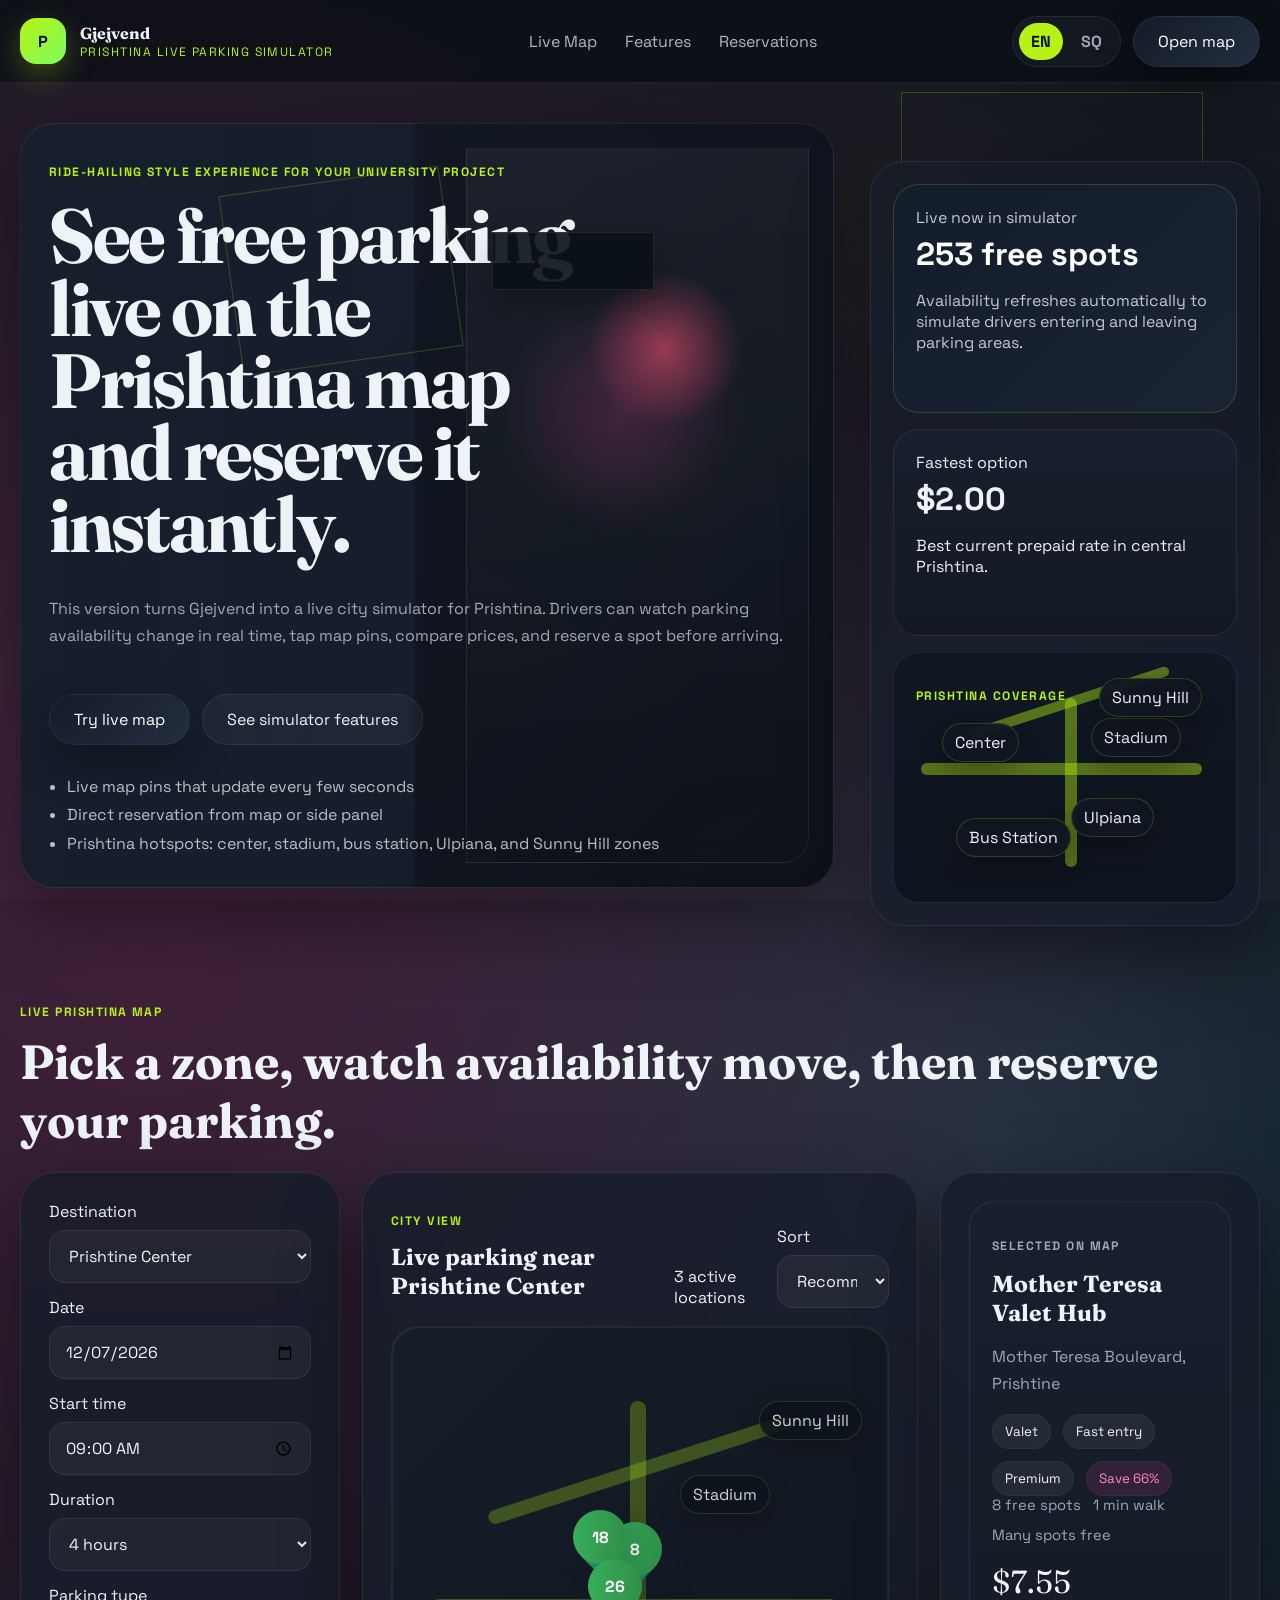
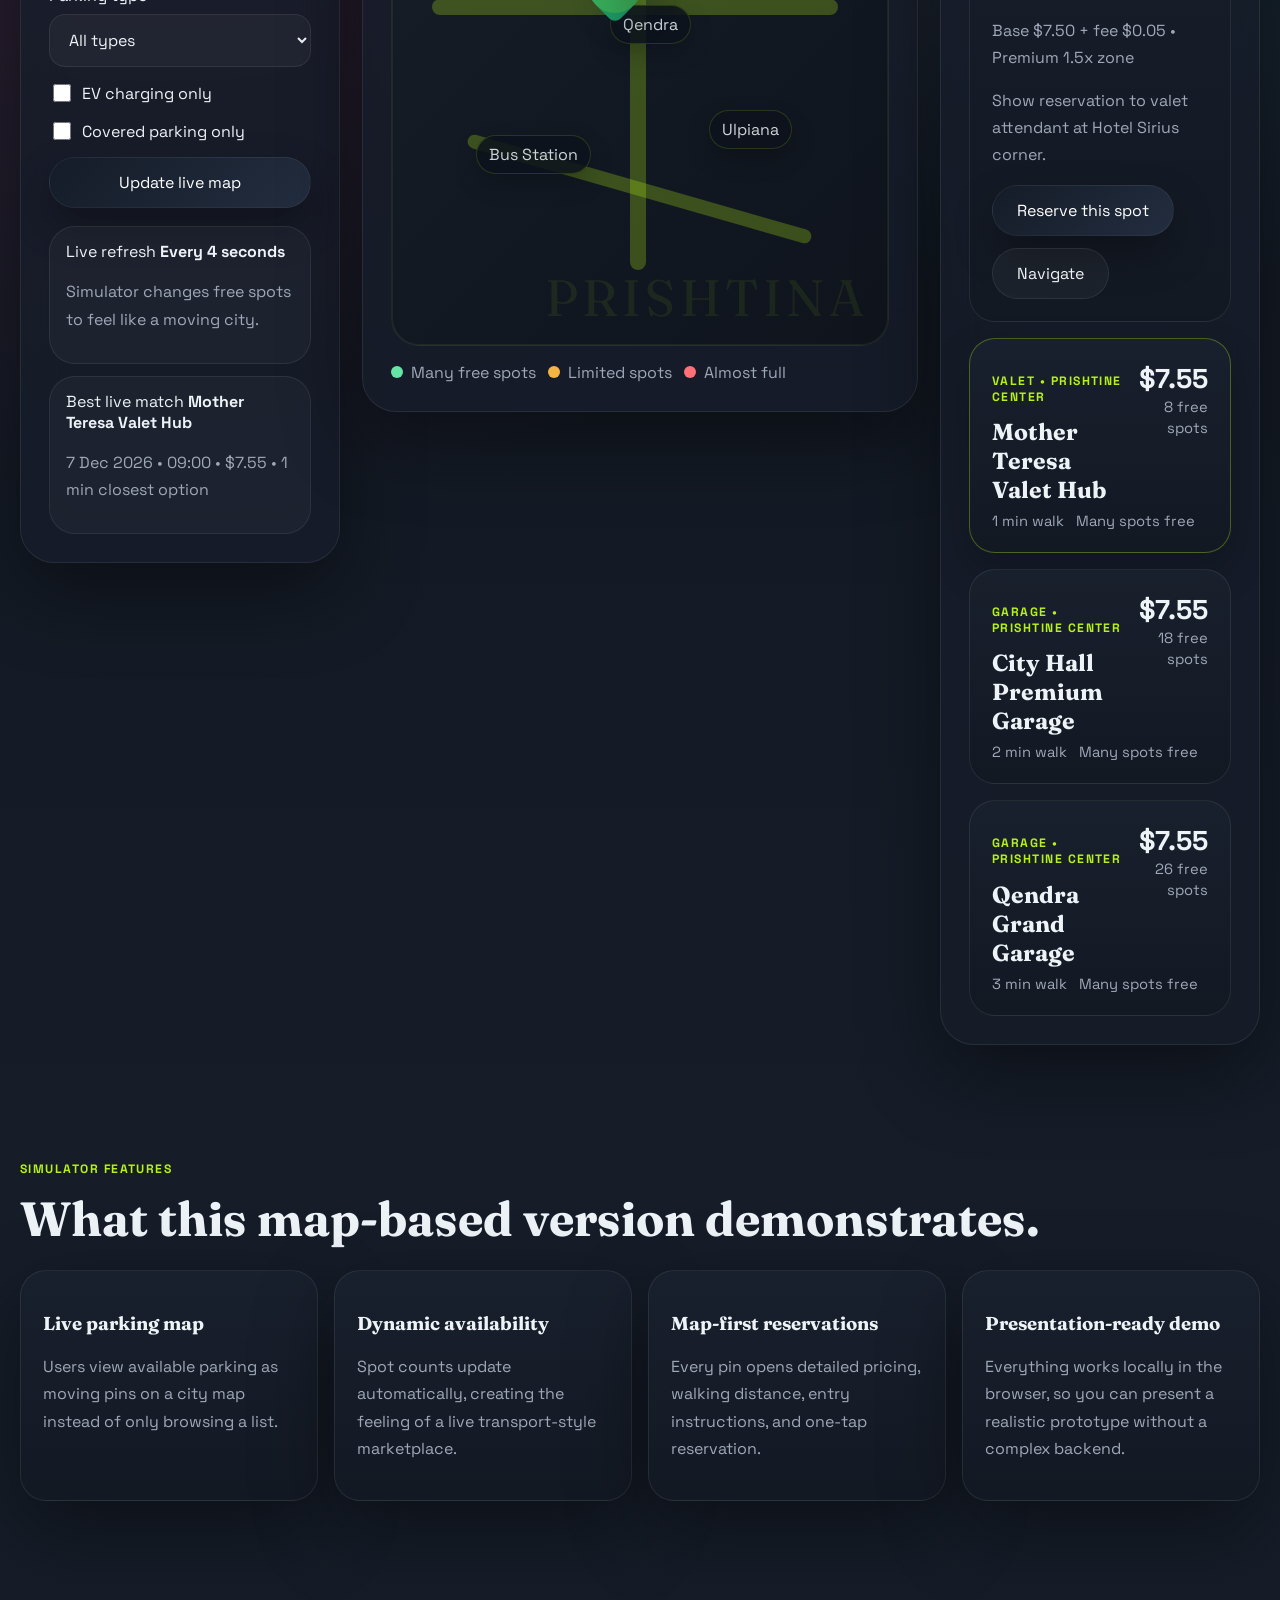
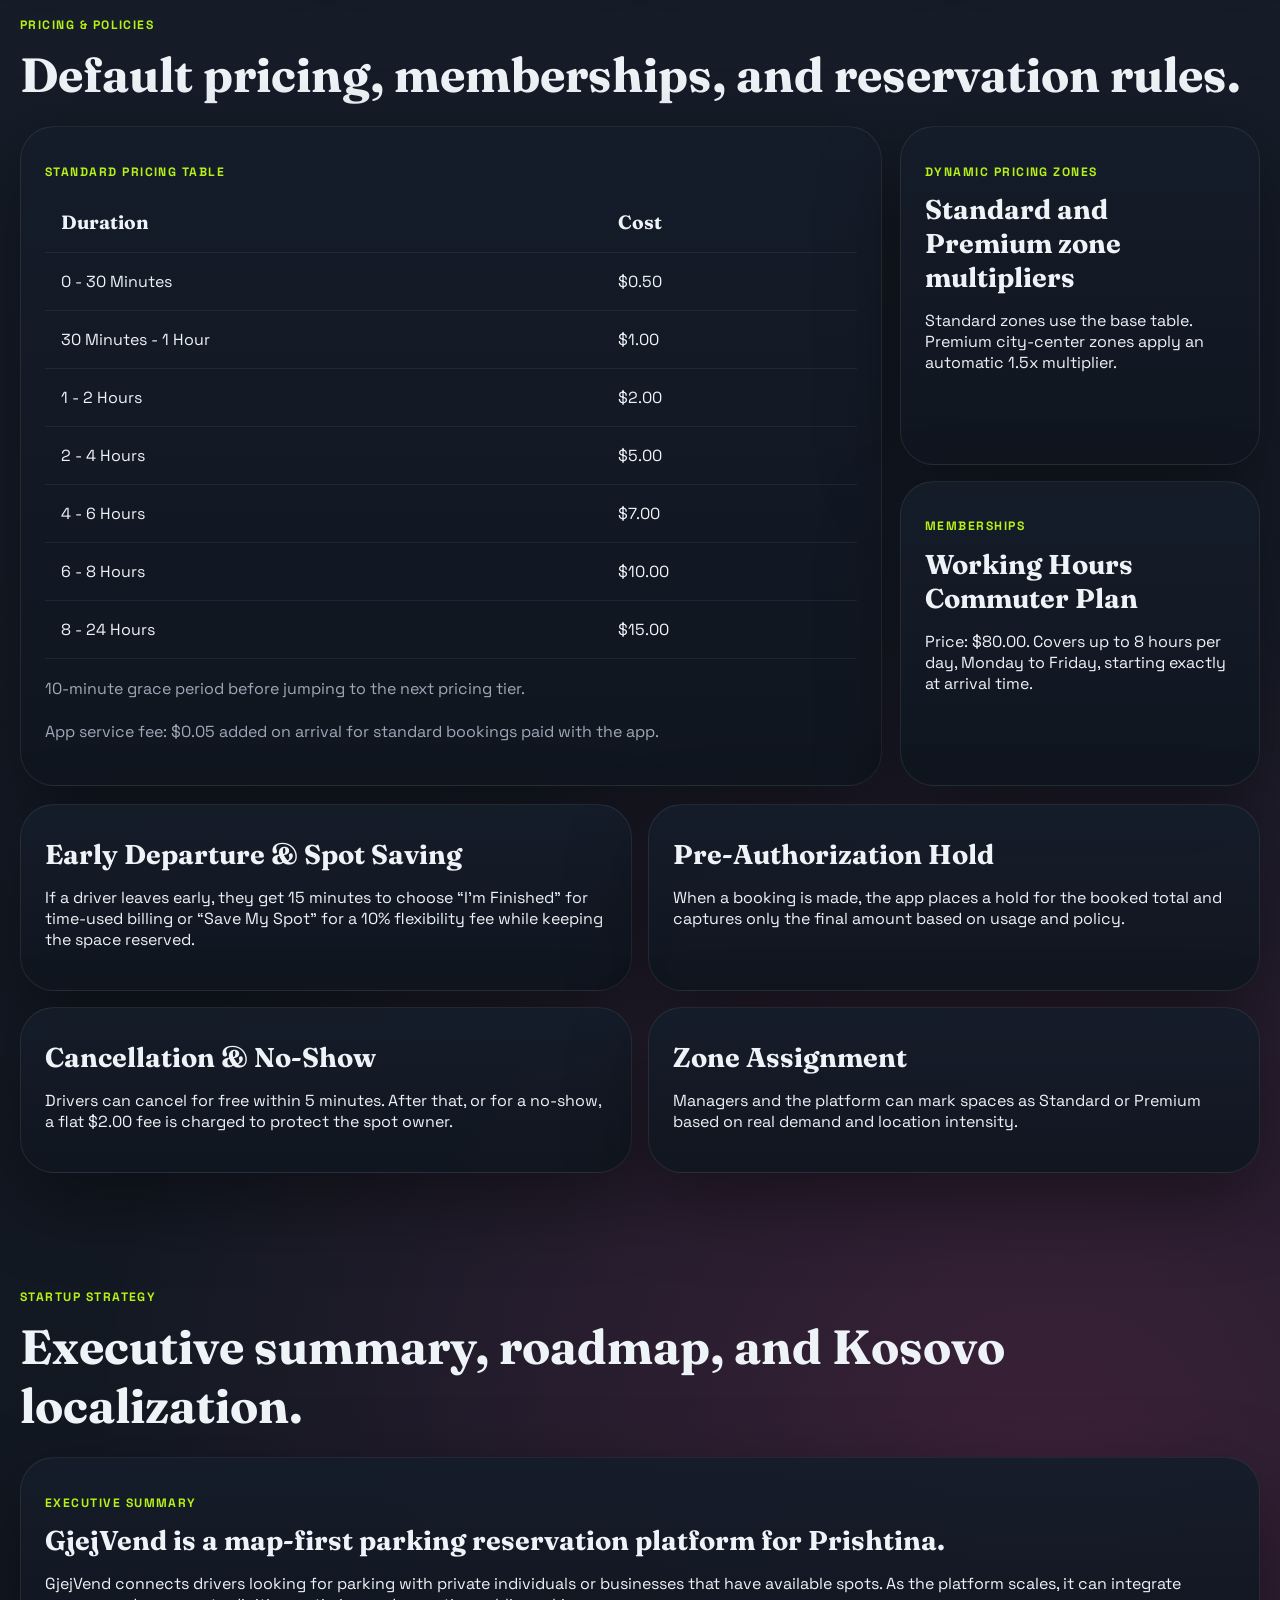
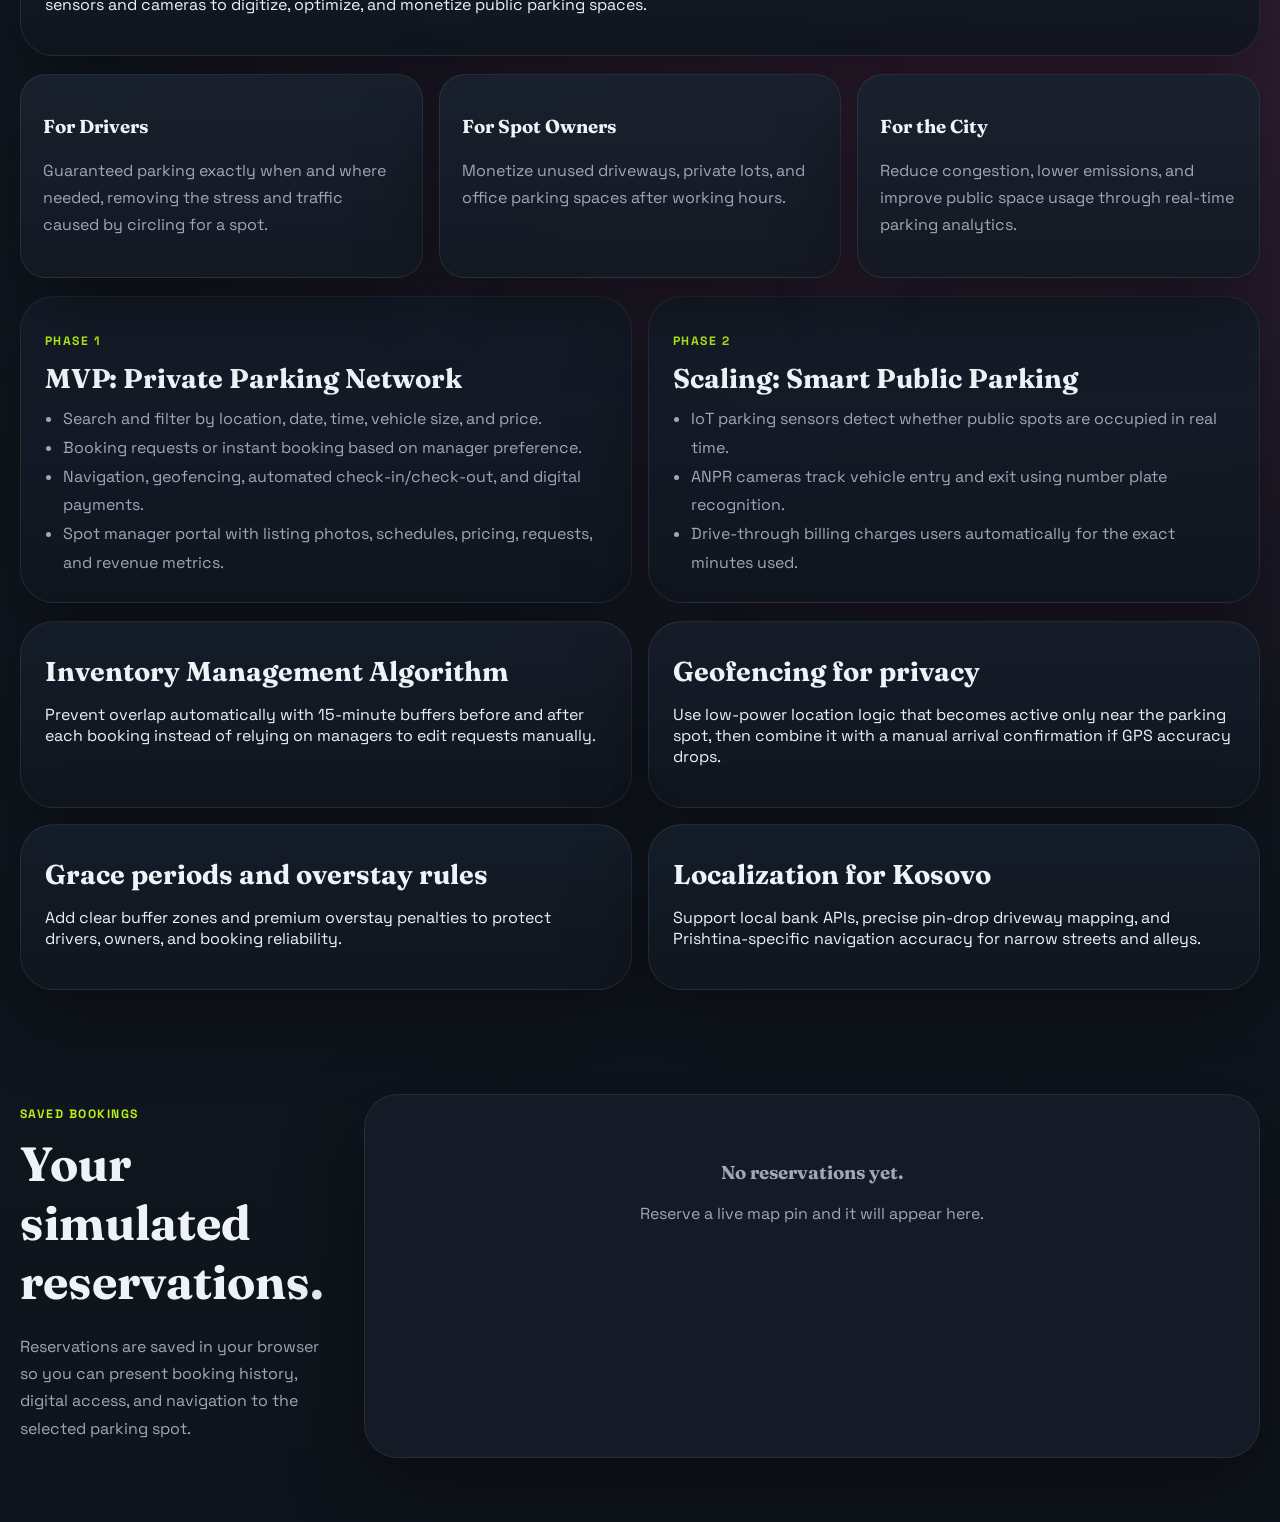
==== commit d267200d: "Add files via upload" ====
--- a/app/index.html
+++ b/app/index.html
@@ -75,7 +75,7 @@
               </div>
               <div class="hero-stat-card">
                 <span data-i18n="hero_best_label">Fastest option</span>
-                <strong id="heroBestPrice">EUR 0</strong>
+                <strong id="heroBestPrice">$0</strong>
                 <p data-i18n="hero_best_text">Best current prepaid rate in central Prishtina.</p>
               </div>
               <div class="hero-map-card metro">
--- a/app/styles.css
+++ b/app/styles.css
@@ -1,19 +1,23 @@
 :root {
-  --bg: #f3eee6;
-  --bg-deep: #132238;
-  --surface: rgba(255, 251, 245, 0.88);
-  --surface-solid: #fffaf4;
-  --line: rgba(19, 34, 56, 0.12);
-  --text: #15253d;
-  --muted: #5e6776;
-  --gold: #dda63a;
-  --gold-deep: #b67d18;
-  --green: #1c8a5d;
-  --amber: #d28a18;
-  --red: #b24a3f;
-  --shadow: 0 24px 80px rgba(24, 33, 52, 0.12);
-  --radius-xl: 30px;
-  --radius-lg: 24px;
+  --bg: #11161f;
+  --bg-deep: #0a0f17;
+  --surface: rgba(22, 29, 41, 0.78);
+  --surface-solid: #151c28;
+  --surface-elevated: #1a2230;
+  --line: rgba(184, 255, 17, 0.22);
+  --line-soft: rgba(255, 255, 255, 0.08);
+  --text: #eef3f7;
+  --muted: #9fa8b8;
+  --accent-lime: #b6f215;
+  --accent-lime-soft: rgba(182, 242, 21, 0.15);
+  --accent-pink: #f5489f;
+  --accent-cyan: #5ce6ff;
+  --green: #65e6a7;
+  --amber: #f5b544;
+  --red: #ff6f78;
+  --shadow: 0 28px 80px rgba(0, 0, 0, 0.42);
+  --radius-xl: 34px;
+  --radius-lg: 26px;
   --radius-md: 18px;
 }
 
@@ -30,9 +34,52 @@
   font-family: "Space Grotesk", sans-serif;
   color: var(--text);
   background:
-    radial-gradient(circle at top left, rgba(221, 166, 58, 0.18), transparent 22%),
-    radial-gradient(circle at 80% 18%, rgba(28, 138, 93, 0.12), transparent 17%),
-    linear-gradient(180deg, #fbf6ef 0%, #efe5d7 42%, #f3eee6 100%);
+    radial-gradient(circle at 12% 14%, rgba(245, 72, 159, 0.22), transparent 22%),
+    radial-gradient(circle at 82% 74%, rgba(245, 72, 159, 0.18), transparent 20%),
+    radial-gradient(circle at 78% 18%, rgba(92, 230, 255, 0.12), transparent 15%),
+    linear-gradient(180deg, #0d1219 0%, #161d29 46%, #0f141c 100%);
+  min-height: 100vh;
+}
+
+body::before {
+  content: "";
+  position: fixed;
+  inset: 0;
+  pointer-events: none;
+  background:
+    linear-gradient(rgba(255, 255, 255, 0.025), rgba(255, 255, 255, 0.025)),
+    radial-gradient(circle at 30% 35%, rgba(255, 255, 255, 0.03), transparent 22%),
+    radial-gradient(circle at 70% 28%, rgba(182, 242, 21, 0.04), transparent 18%);
+  mix-blend-mode: screen;
+  opacity: 0.85;
+}
+
+.page-shell {
+  position: relative;
+  overflow: hidden;
+}
+
+.page-shell::before,
+.page-shell::after {
+  content: "";
+  position: absolute;
+  border: 1px solid rgba(182, 242, 21, 0.22);
+  pointer-events: none;
+}
+
+.page-shell::before {
+  width: 300px;
+  height: 220px;
+  right: 6%;
+  top: 92px;
+}
+
+.page-shell::after {
+  width: 220px;
+  height: 180px;
+  left: 18%;
+  top: 180px;
+  transform: rotate(-8deg);
 }
 
 a {
@@ -56,8 +103,8 @@
   top: 0;
   z-index: 20;
   backdrop-filter: blur(18px);
-  background: rgba(251, 246, 239, 0.8);
-  border-bottom: 1px solid rgba(19, 34, 56, 0.08);
+  background: rgba(9, 13, 20, 0.72);
+  border-bottom: 1px solid var(--line-soft);
 }
 
 .nav-row {
@@ -89,17 +136,17 @@
   align-items: center;
   justify-content: center;
   border-radius: 16px;
-  background: linear-gradient(135deg, var(--gold), #f0cb73);
-  color: var(--bg-deep);
+  background: linear-gradient(135deg, var(--accent-lime), #7efc5f);
+  color: #091115;
   font-weight: 700;
-  box-shadow: 0 10px 30px rgba(221, 166, 58, 0.28);
+  box-shadow: 0 10px 30px rgba(182, 242, 21, 0.28);
 }
 
 .brand small,
 .eyebrow,
 .mini-label {
   display: block;
-  color: var(--muted);
+  color: var(--accent-lime);
   letter-spacing: 0.12em;
   text-transform: uppercase;
   font-size: 0.76rem;
@@ -108,7 +155,7 @@
 .nav-links {
   display: flex;
   gap: 28px;
-  color: var(--muted);
+  color: rgba(238, 243, 247, 0.74);
 }
 
 .header-actions {
@@ -122,8 +169,8 @@
   gap: 6px;
   padding: 6px;
   border-radius: 999px;
-  border: 1px solid rgba(19, 34, 56, 0.12);
-  background: rgba(255, 255, 255, 0.6);
+  border: 1px solid var(--line-soft);
+  background: rgba(255, 255, 255, 0.04);
 }
 
 .lang-button {
@@ -137,8 +184,8 @@
 }
 
 .lang-button.is-active {
-  background: var(--bg-deep);
-  color: #fff;
+  background: var(--accent-lime);
+  color: #091115;
 }
 
 .nav-cta,
@@ -155,15 +202,16 @@
 
 .nav-cta,
 .button-primary {
-  background: linear-gradient(135deg, var(--bg-deep), #26435f);
+  background: linear-gradient(135deg, #151c28, #222d3f);
   color: #fff;
-  box-shadow: 0 16px 40px rgba(19, 34, 56, 0.22);
+  box-shadow: 0 18px 40px rgba(0, 0, 0, 0.3);
+  border: 1px solid rgba(255, 255, 255, 0.06);
 }
 
 .button-secondary {
-  background: rgba(255, 255, 255, 0.78);
+  background: rgba(255, 255, 255, 0.04);
   color: var(--text);
-  border: 1px solid rgba(19, 34, 56, 0.12);
+  border: 1px solid var(--line-soft);
 }
 
 .button:hover,
@@ -187,9 +235,10 @@
 
 .hero-grid {
   display: grid;
-  grid-template-columns: minmax(0, 1.05fr) 430px;
-  gap: 28px;
+  grid-template-columns: minmax(0, 1.05fr) 390px;
+  gap: 36px;
   align-items: stretch;
+  position: relative;
 }
 
 .hero-copy,
@@ -200,9 +249,9 @@
 .feature-card,
 .reservation-list {
   background: var(--surface);
-  border: 1px solid rgba(255, 255, 255, 0.7);
+  border: 1px solid var(--line-soft);
   box-shadow: var(--shadow);
-  backdrop-filter: blur(18px);
+  backdrop-filter: blur(22px);
 }
 
 .hero-copy,
@@ -218,18 +267,20 @@
 .control-panel,
 .map-panel,
 .detail-panel {
-  padding: 26px;
+  padding: 28px;
 }
 
 .hero-panel {
-  padding: 20px;
+  padding: 22px;
   display: grid;
   gap: 16px;
+  position: relative;
+  transform: translateY(38px);
 }
 
 .eyebrow,
 .mini-label {
-  color: var(--gold-deep);
+  color: var(--accent-lime);
   font-weight: 700;
 }
 
@@ -238,6 +289,7 @@
   font-size: clamp(2.9rem, 6vw, 5.3rem);
   line-height: 0.94;
   max-width: 11ch;
+  letter-spacing: -0.03em;
 }
 
 .hero-text,
@@ -251,6 +303,45 @@
   line-height: 1.7;
 }
 
+.hero-copy {
+  position: relative;
+  min-height: 540px;
+  display: flex;
+  flex-direction: column;
+  justify-content: flex-end;
+  overflow: hidden;
+  background:
+    linear-gradient(90deg, rgba(23, 31, 45, 0.94) 0%, rgba(23, 31, 45, 0.9) 48%, rgba(255, 255, 255, 0) 49%),
+    linear-gradient(0deg, rgba(8, 12, 18, 0.12), rgba(8, 12, 18, 0.12)),
+    radial-gradient(circle at 74% 38%, rgba(245, 72, 159, 0.22), transparent 16%),
+    linear-gradient(135deg, rgba(20, 28, 40, 0.98), rgba(12, 17, 25, 0.95));
+}
+
+.hero-copy::before {
+  content: "";
+  position: absolute;
+  inset: 24px 24px 24px auto;
+  width: 42%;
+  border: 1px solid rgba(255, 255, 255, 0.08);
+  background:
+    linear-gradient(180deg, rgba(255, 255, 255, 0.05), transparent),
+    radial-gradient(circle at 58% 28%, rgba(255, 77, 112, 0.55), transparent 14%);
+  border-radius: 0 0 var(--radius-lg) 0;
+  opacity: 0.95;
+}
+
+.hero-copy::after {
+  content: "";
+  position: absolute;
+  left: 58%;
+  top: 108px;
+  width: 160px;
+  height: 56px;
+  background: rgba(11, 16, 24, 0.9);
+  border: 1px solid var(--line-soft);
+  box-shadow: 0 18px 30px rgba(0, 0, 0, 0.22);
+}
+
 .hero-actions,
 .result-actions,
 .tag-row,
@@ -269,8 +360,10 @@
 .hero-points {
   margin: 28px 0 0;
   padding-left: 18px;
-  color: var(--muted);
+  color: rgba(238, 243, 247, 0.76);
   line-height: 1.8;
+  position: relative;
+  z-index: 1;
 }
 
 .hero-stat-card,
@@ -281,8 +374,8 @@
 .reservation-card,
 .feature-card {
   border-radius: var(--radius-lg);
-  background: rgba(255, 250, 244, 0.94);
-  border: 1px solid rgba(19, 34, 56, 0.08);
+  background: linear-gradient(180deg, rgba(25, 33, 46, 0.94), rgba(19, 25, 35, 0.94));
+  border: 1px solid var(--line-soft);
 }
 
 .hero-stat-card,
@@ -301,8 +394,9 @@
 }
 
 .hero-stat-card.accent {
-  background: linear-gradient(135deg, rgba(19, 34, 56, 0.96), rgba(38, 67, 95, 0.92));
+  background: linear-gradient(135deg, rgba(19, 30, 45, 0.98), rgba(27, 36, 51, 0.94));
   color: #fff;
+  border-color: rgba(182, 242, 21, 0.18);
 }
 
 .hero-stat-card.accent p,
@@ -315,14 +409,14 @@
   min-height: 230px;
   overflow: hidden;
   background:
-    linear-gradient(180deg, rgba(249, 243, 234, 0.96), rgba(241, 230, 214, 0.96)),
-    radial-gradient(circle at 70% 30%, rgba(28, 138, 93, 0.12), transparent 18%);
+    linear-gradient(180deg, rgba(17, 24, 35, 0.98), rgba(14, 20, 30, 0.98)),
+    radial-gradient(circle at 70% 30%, rgba(245, 72, 159, 0.16), transparent 18%);
 }
 
 .mini-grid-road {
   position: absolute;
   border-radius: 999px;
-  background: rgba(19, 34, 56, 0.13);
+  background: rgba(182, 242, 21, 0.42);
 }
 
 .road-a { left: 8%; right: 10%; top: 44%; height: 12px; }
@@ -333,8 +427,9 @@
   position: absolute;
   padding: 8px 12px;
   border-radius: 999px;
-  background: rgba(255, 255, 255, 0.94);
-  box-shadow: 0 12px 24px rgba(19, 34, 56, 0.1);
+  background: rgba(17, 23, 34, 0.96);
+  border: 1px solid rgba(182, 242, 21, 0.18);
+  box-shadow: 0 12px 24px rgba(0, 0, 0, 0.24);
 }
 
 .point-a { left: 14%; top: 28%; }
@@ -355,7 +450,7 @@
 .map-layout {
   display: grid;
   grid-template-columns: 320px minmax(0, 1fr) 320px;
-  gap: 20px;
+  gap: 22px;
   align-items: start;
 }
 
@@ -388,8 +483,9 @@
   width: 100%;
   padding: 14px 15px;
   border-radius: 16px;
-  border: 1px solid var(--line);
-  background: rgba(255, 255, 255, 0.84);
+  border: 1px solid var(--line-soft);
+  background: rgba(255, 255, 255, 0.04);
+  color: var(--text);
 }
 
 .live-strip {
@@ -400,6 +496,7 @@
 
 .search-insight {
   padding: 14px 16px;
+  background: rgba(255, 255, 255, 0.03);
 }
 
 .map-topbar {
@@ -422,17 +519,18 @@
   overflow: hidden;
   border-radius: 28px;
   background:
-    radial-gradient(circle at 30% 35%, rgba(28, 138, 93, 0.14), transparent 16%),
-    radial-gradient(circle at 72% 24%, rgba(221, 166, 58, 0.15), transparent 14%),
-    linear-gradient(180deg, #f1eadf 0%, #e8dcc8 100%);
-  border: 1px solid rgba(19, 34, 56, 0.08);
+    linear-gradient(135deg, rgba(23, 31, 42, 0.98), rgba(15, 20, 29, 0.98)),
+    radial-gradient(circle at 20% 35%, rgba(245, 72, 159, 0.14), transparent 18%),
+    radial-gradient(circle at 74% 22%, rgba(182, 242, 21, 0.1), transparent 14%);
+  border: 1px solid var(--line-soft);
+  box-shadow: inset 0 0 0 1px rgba(182, 242, 21, 0.08);
 }
 
 .map-watermark {
   position: absolute;
   right: 20px;
   bottom: 16px;
-  color: rgba(19, 34, 56, 0.12);
+  color: rgba(182, 242, 21, 0.08);
   font-family: "Fraunces", serif;
   font-size: 3.2rem;
   letter-spacing: 0.08em;
@@ -440,7 +538,7 @@
 
 .map-road {
   position: absolute;
-  background: rgba(19, 34, 56, 0.14);
+  background: rgba(182, 242, 21, 0.26);
   border-radius: 999px;
 }
 
@@ -478,9 +576,10 @@
   position: absolute;
   padding: 8px 12px;
   border-radius: 999px;
-  background: rgba(255, 255, 255, 0.86);
-  box-shadow: 0 10px 24px rgba(19, 34, 56, 0.08);
-  color: var(--muted);
+  background: rgba(13, 19, 28, 0.88);
+  box-shadow: 0 10px 24px rgba(0, 0, 0, 0.2);
+  border: 1px solid rgba(182, 242, 21, 0.16);
+  color: rgba(238, 243, 247, 0.86);
 }
 
 .zone-center { left: 44%; top: 45%; }
@@ -509,11 +608,11 @@
 }
 
 .map-pin.tone-high { background: linear-gradient(135deg, #20a76e, #16764e); }
-.map-pin.tone-medium { background: linear-gradient(135deg, #e3a531, #bc7f11); }
-.map-pin.tone-low { background: linear-gradient(135deg, #cf5d4c, #a53e33); }
+.map-pin.tone-medium { background: linear-gradient(135deg, #e7d81d, #c39811); }
+.map-pin.tone-low { background: linear-gradient(135deg, #f5489f, #b93c78); }
 
 .map-pin.is-active {
-  outline: 4px solid rgba(255, 255, 255, 0.72);
+  outline: 4px solid rgba(182, 242, 21, 0.28);
   z-index: 3;
 }
 
@@ -537,7 +636,7 @@
   width: 54px;
   height: 54px;
   border-radius: 50%;
-  background: rgba(255, 255, 255, 0.28);
+  background: rgba(182, 242, 21, 0.16);
   animation: pulse 2.4s infinite;
 }
 
@@ -594,8 +693,8 @@
 }
 
 .result-card.is-selected {
-  border-color: rgba(19, 34, 56, 0.25);
-  box-shadow: 0 18px 40px rgba(19, 34, 56, 0.1);
+  border-color: rgba(182, 242, 21, 0.32);
+  box-shadow: 0 18px 40px rgba(0, 0, 0, 0.2);
 }
 
 .result-head,
@@ -636,13 +735,14 @@
   align-items: center;
   padding: 8px 12px;
   border-radius: 999px;
-  background: rgba(19, 34, 56, 0.08);
+  background: rgba(255, 255, 255, 0.06);
+  border: 1px solid rgba(255, 255, 255, 0.04);
   font-size: 0.84rem;
 }
 
 .pill.savings {
-  background: rgba(28, 138, 93, 0.12);
-  color: var(--green);
+  background: rgba(245, 72, 159, 0.12);
+  color: #ff85c5;
 }
 
 .feature-grid {
@@ -655,8 +755,8 @@
 .pricing-table-card {
   padding: 24px;
   border-radius: var(--radius-xl);
-  background: rgba(255, 250, 244, 0.94);
-  border: 1px solid rgba(19, 34, 56, 0.08);
+  background: linear-gradient(180deg, rgba(21, 29, 42, 0.94), rgba(16, 22, 31, 0.94));
+  border: 1px solid var(--line-soft);
   box-shadow: var(--shadow);
 }
 
@@ -696,7 +796,7 @@
 .pricing-table th,
 .pricing-table td {
   padding: 18px 16px;
-  border-bottom: 1px solid rgba(19, 34, 56, 0.08);
+  border-bottom: 1px solid rgba(255, 255, 255, 0.06);
   text-align: left;
 }
 
@@ -748,7 +848,7 @@
 }
 
 .booking-modal::backdrop {
-  background: rgba(10, 20, 32, 0.45);
+  background: rgba(5, 8, 12, 0.72);
   backdrop-filter: blur(8px);
 }
 
@@ -756,7 +856,8 @@
   background: var(--surface-solid);
   border-radius: 28px;
   padding: 24px;
-  box-shadow: 0 30px 100px rgba(19, 34, 56, 0.22);
+  border: 1px solid var(--line-soft);
+  box-shadow: 0 30px 100px rgba(0, 0, 0, 0.4);
 }
 
 .modal-top,
@@ -783,8 +884,9 @@
 .booking-summary {
   padding: 20px;
   border-radius: 22px;
-  background: linear-gradient(180deg, rgba(19, 34, 56, 0.98), rgba(38, 67, 95, 0.94));
+  background: linear-gradient(180deg, rgba(17, 24, 35, 0.98), rgba(26, 34, 49, 0.96));
   color: #fff;
+  border: 1px solid rgba(182, 242, 21, 0.12);
 }
 
 .booking-summary p,
@@ -797,7 +899,8 @@
   height: 42px;
   border: 0;
   border-radius: 50%;
-  background: rgba(19, 34, 56, 0.08);
+  background: rgba(255, 255, 255, 0.08);
+  color: var(--text);
   font-size: 1.6rem;
   cursor: pointer;
 }
@@ -847,6 +950,10 @@
     min-height: 480px;
   }
 
+  .hero-panel {
+    transform: none;
+  }
+
   .map-watermark {
     font-size: 2.2rem;
   }
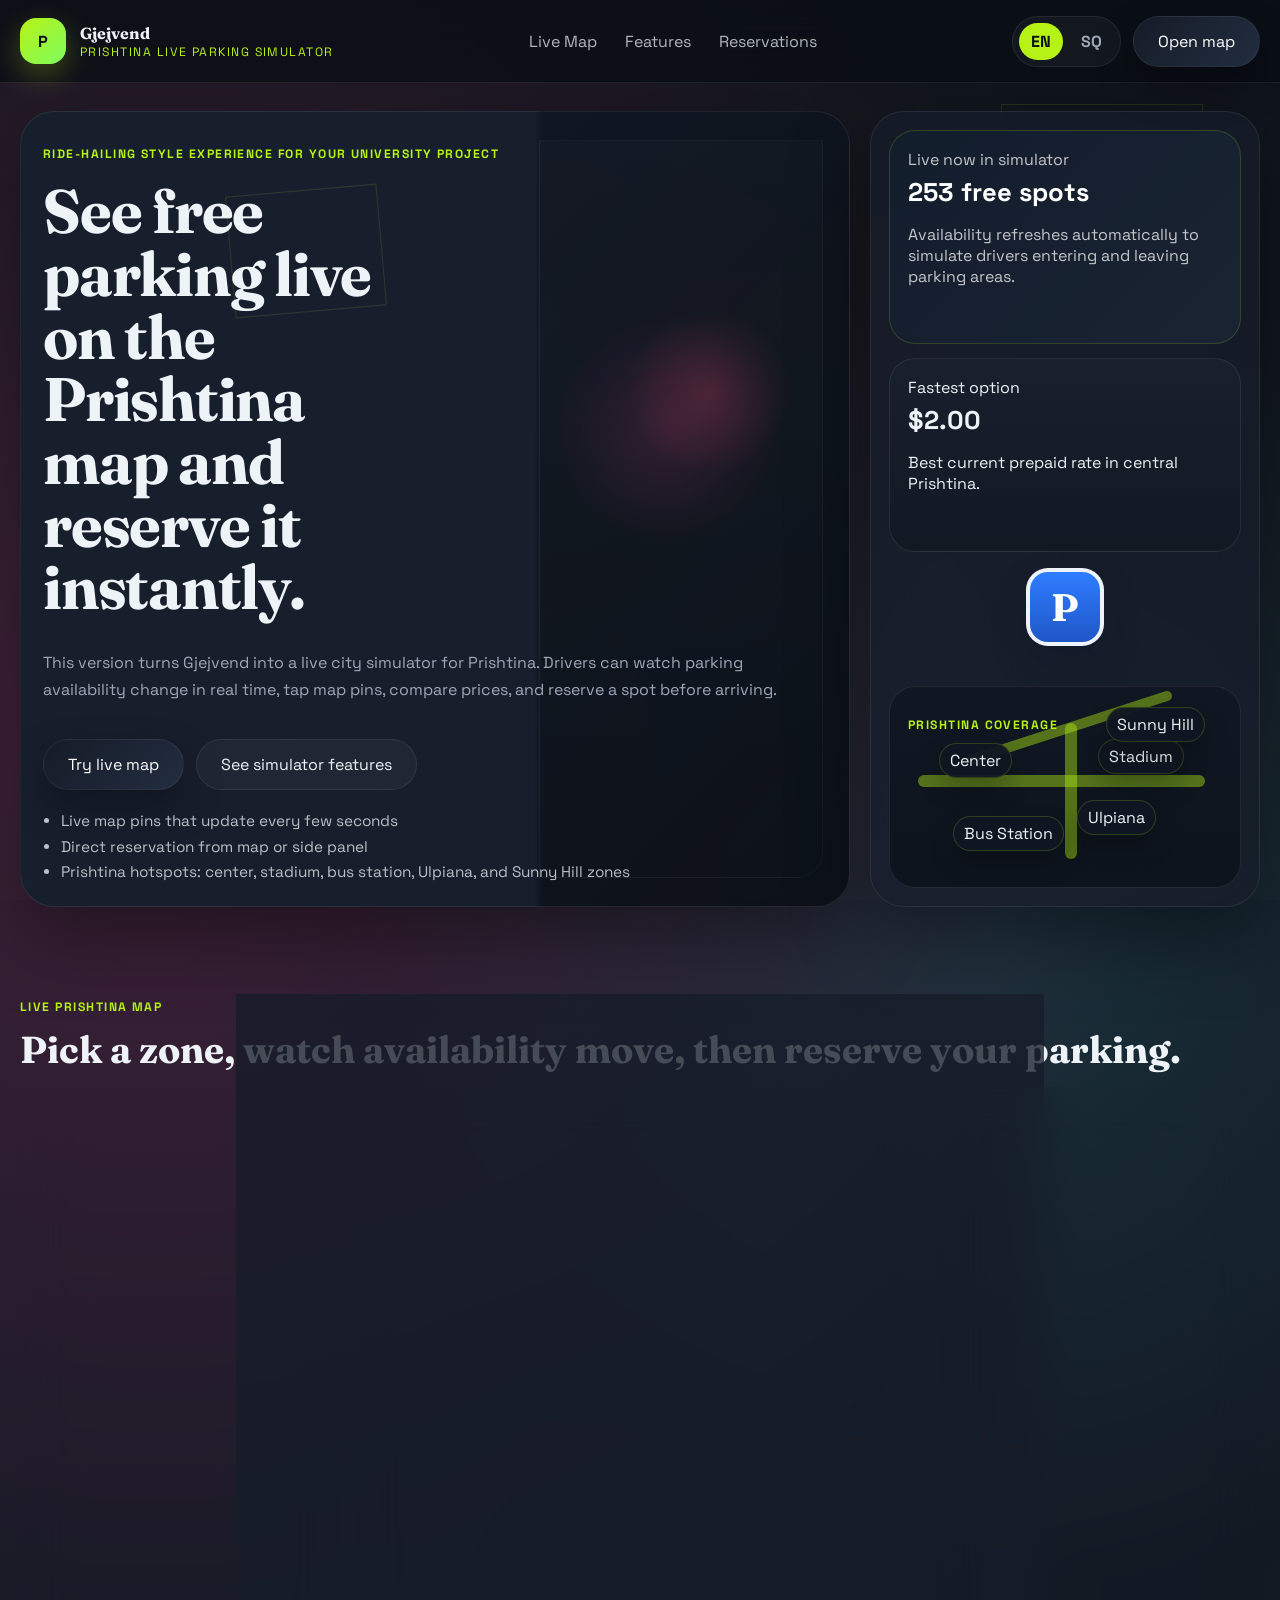
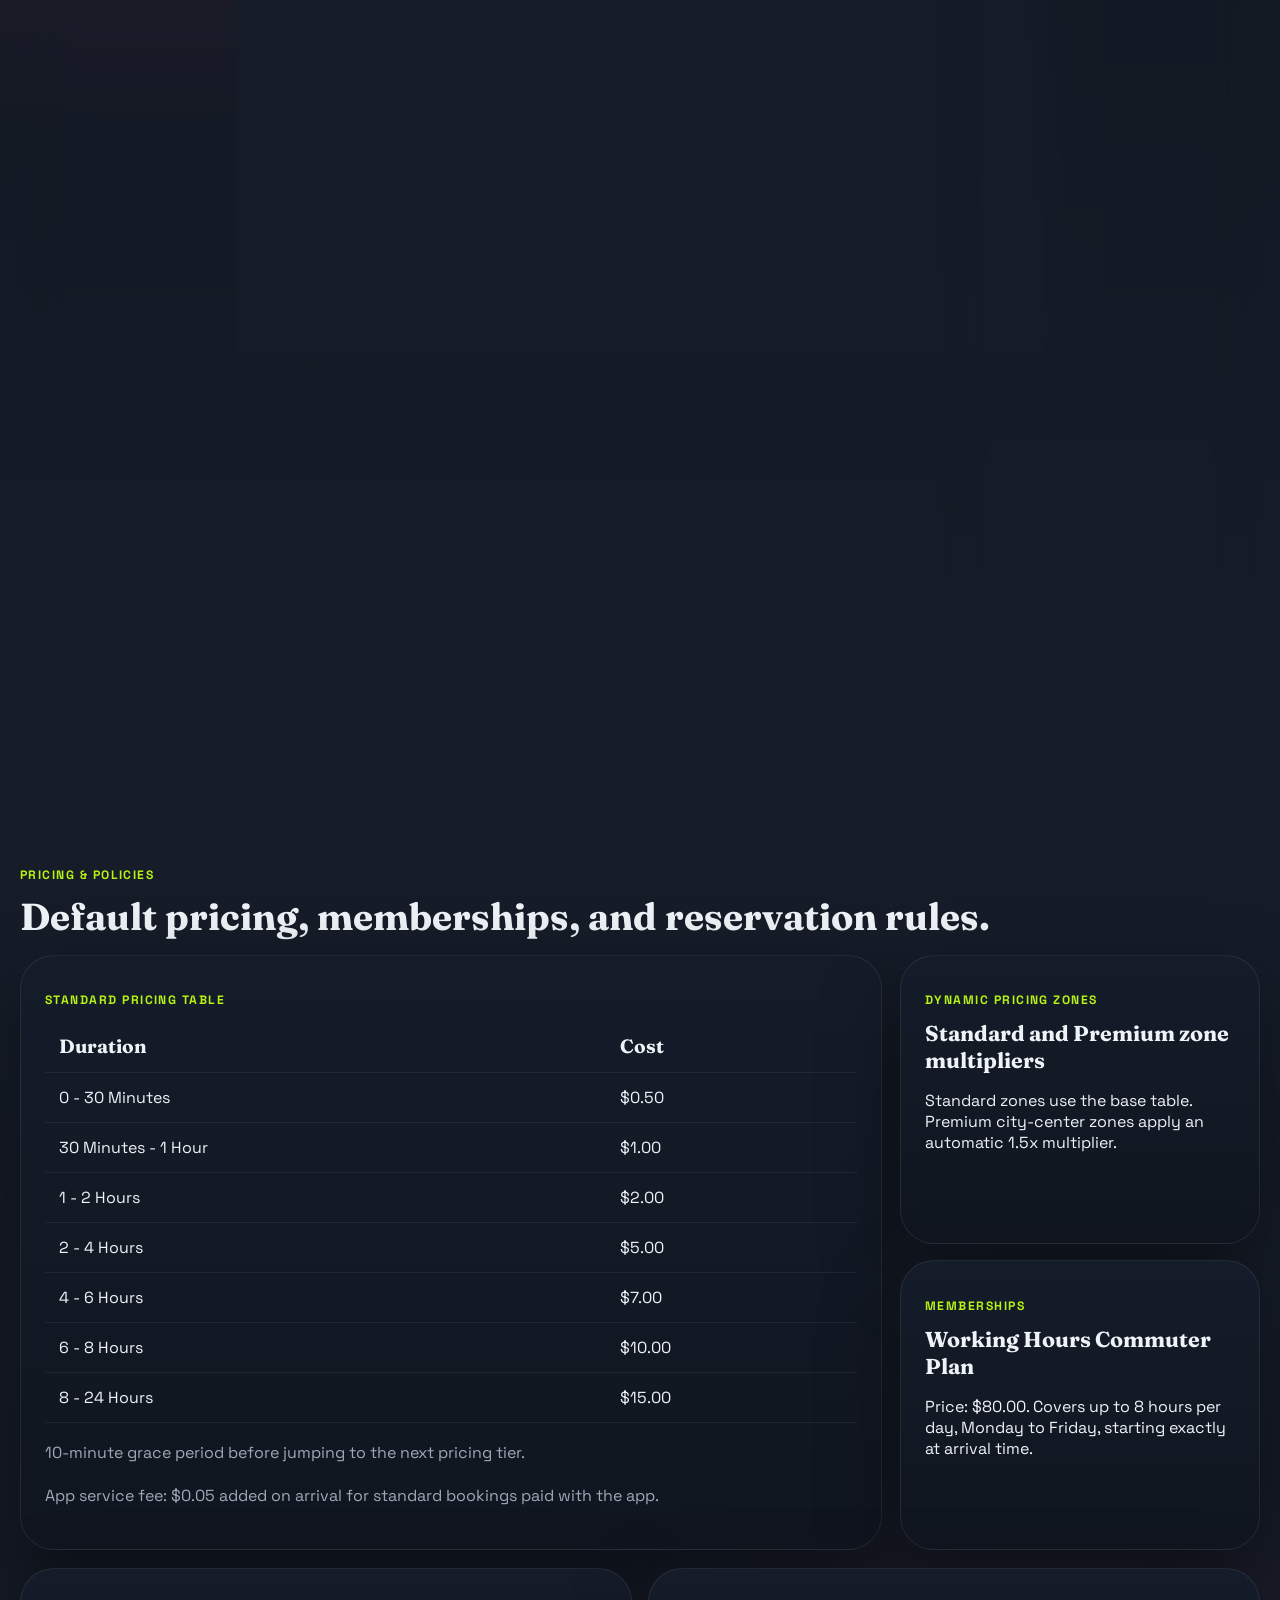
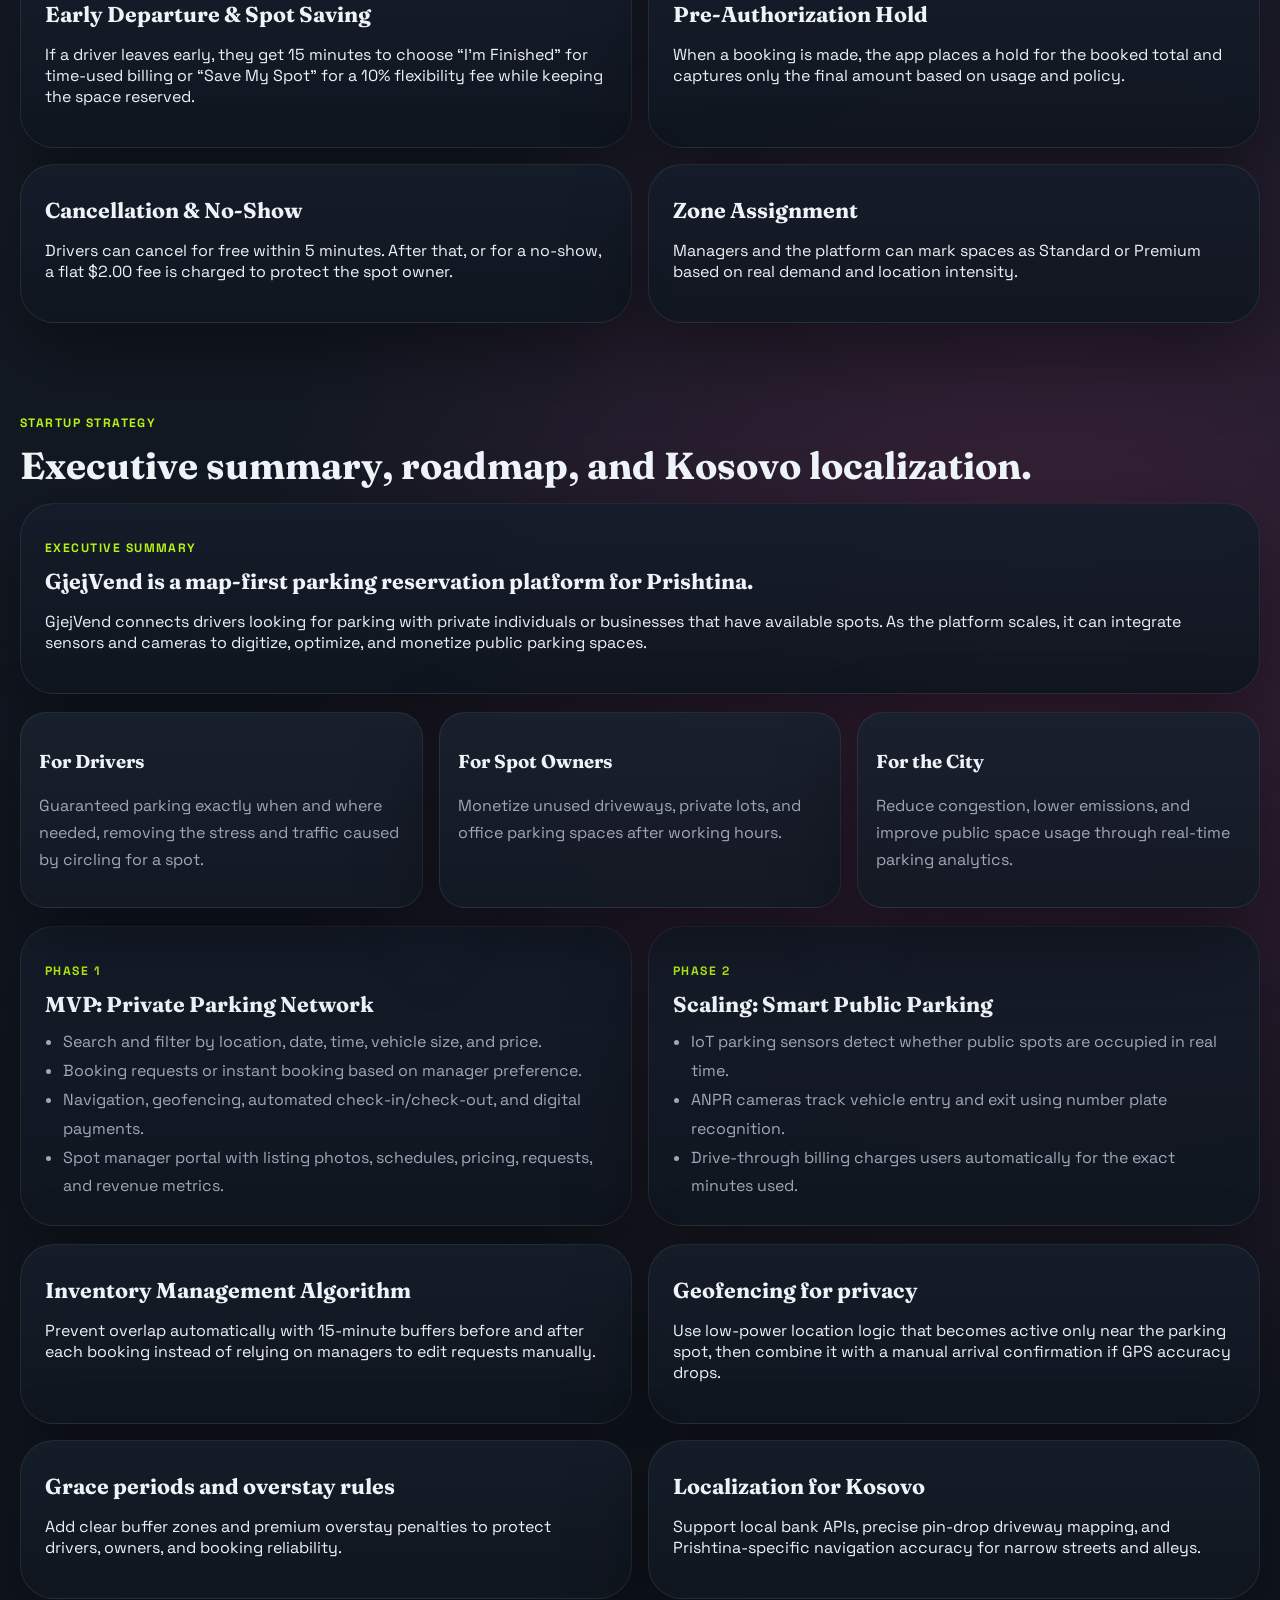
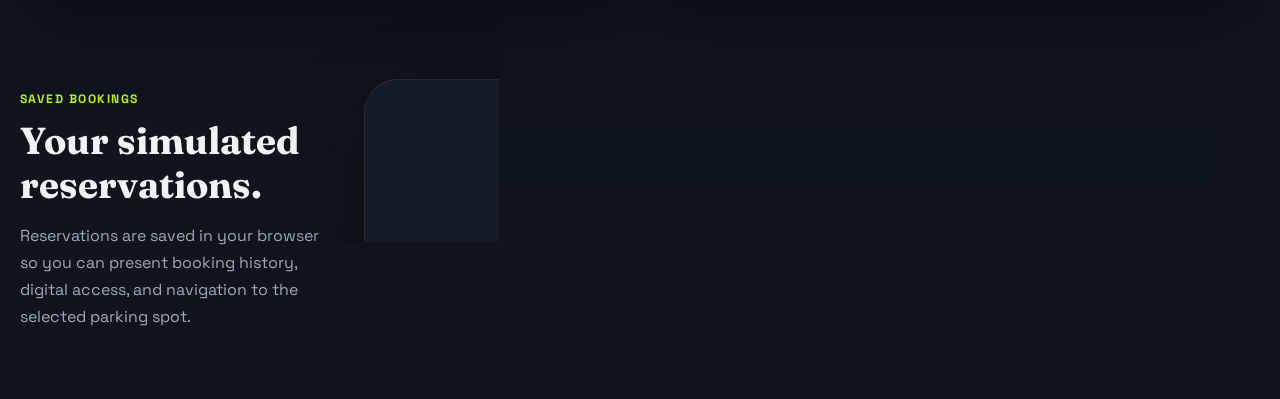
==== commit 0b38683e: "Add files via upload" ====
--- a/app/index.html
+++ b/app/index.html
@@ -78,6 +78,9 @@
                 <strong id="heroBestPrice">$0</strong>
                 <p data-i18n="hero_best_text">Best current prepaid rate in central Prishtina.</p>
               </div>
+              <div class="parking-sign" aria-hidden="true">
+                <span class="parking-sign-box">P</span>
+              </div>
               <div class="hero-map-card metro">
                 <p class="mini-label" data-i18n="hero_coverage">Prishtina coverage</p>
                 <div class="mini-grid-road road-a"></div>
@@ -217,34 +220,6 @@
                 <div class="selected-card" id="selectedSpotCard"></div>
                 <div class="results-grid compact" id="resultsGrid"></div>
               </aside>
-            </div>
-          </div>
-        </section>
-
-        <section class="feature-section" id="features">
-          <div class="container">
-            <div class="section-heading">
-              <p class="eyebrow" data-i18n="features_eyebrow">Simulator Features</p>
-              <h2 data-i18n="features_title">What this map-based version demonstrates.</h2>
-            </div>
-
-            <div class="feature-grid">
-              <article class="feature-card">
-                <h3 data-i18n="feature_1_title">Live parking map</h3>
-                <p data-i18n="feature_1_text">Users view available parking as moving pins on a city map instead of only browsing a list.</p>
-              </article>
-              <article class="feature-card">
-                <h3 data-i18n="feature_2_title">Dynamic availability</h3>
-                <p data-i18n="feature_2_text">Spot counts update automatically, creating the feeling of a live transport-style marketplace.</p>
-              </article>
-              <article class="feature-card">
-                <h3 data-i18n="feature_3_title">Map-first reservations</h3>
-                <p data-i18n="feature_3_text">Every pin opens detailed pricing, walking distance, entry instructions, and one-tap reservation.</p>
-              </article>
-              <article class="feature-card">
-                <h3 data-i18n="feature_4_title">Presentation-ready demo</h3>
-                <p data-i18n="feature_4_text">Everything works locally in the browser, so you can present a realistic prototype without a complex backend.</p>
-              </article>
             </div>
           </div>
         </section>
--- a/app/styles.css
+++ b/app/styles.css
@@ -51,7 +51,7 @@
     radial-gradient(circle at 30% 35%, rgba(255, 255, 255, 0.03), transparent 22%),
     radial-gradient(circle at 70% 28%, rgba(182, 242, 21, 0.04), transparent 18%);
   mix-blend-mode: screen;
-  opacity: 0.85;
+  opacity: 0.45;
 }
 
 .page-shell {
@@ -63,23 +63,23 @@
 .page-shell::after {
   content: "";
   position: absolute;
-  border: 1px solid rgba(182, 242, 21, 0.22);
+  border: 1px solid rgba(182, 242, 21, 0.12);
   pointer-events: none;
 }
 
 .page-shell::before {
-  width: 300px;
-  height: 220px;
+  width: 200px;
+  height: 140px;
   right: 6%;
-  top: 92px;
+  top: 104px;
 }
 
 .page-shell::after {
-  width: 220px;
-  height: 180px;
+  width: 150px;
+  height: 120px;
   left: 18%;
-  top: 180px;
-  transform: rotate(-8deg);
+  top: 190px;
+  transform: rotate(-5deg);
 }
 
 a {
@@ -230,13 +230,13 @@
 .pricing-section,
 .strategy-section,
 .reservation-section {
-  padding: 40px 0 64px;
+  padding: 28px 0 52px;
 }
 
 .hero-grid {
   display: grid;
   grid-template-columns: minmax(0, 1.05fr) 390px;
-  gap: 36px;
+  gap: 20px;
   align-items: stretch;
   position: relative;
 }
@@ -267,15 +267,37 @@
 .control-panel,
 .map-panel,
 .detail-panel {
-  padding: 28px;
+  padding: 22px;
 }
 
 .hero-panel {
-  padding: 22px;
+  padding: 18px;
   display: grid;
-  gap: 16px;
+  gap: 14px;
   position: relative;
-  transform: translateY(38px);
+  transform: none;
+}
+
+.parking-sign {
+  display: flex;
+  justify-content: center;
+  margin: 2px 0 4px;
+}
+
+.parking-sign-box {
+  width: 78px;
+  height: 78px;
+  display: inline-flex;
+  align-items: center;
+  justify-content: center;
+  border-radius: 22px;
+  background: linear-gradient(180deg, #2e7dff, #1f57c7);
+  color: #ffffff;
+  font-family: "Fraunces", serif;
+  font-size: 2.4rem;
+  font-weight: 700;
+  box-shadow: 0 18px 34px rgba(12, 22, 46, 0.32);
+  border: 4px solid rgba(255, 255, 255, 0.92);
 }
 
 .eyebrow,
@@ -285,11 +307,11 @@
 }
 
 h1 {
-  margin: 8px 0 18px;
-  font-size: clamp(2.9rem, 6vw, 5.3rem);
-  line-height: 0.94;
-  max-width: 11ch;
-  letter-spacing: -0.03em;
+  margin: 6px 0 14px;
+  font-size: clamp(2.5rem, 4.8vw, 4.3rem);
+  line-height: 1.02;
+  max-width: 9ch;
+  letter-spacing: -0.02em;
 }
 
 .hero-text,
@@ -305,41 +327,35 @@
 
 .hero-copy {
   position: relative;
-  min-height: 540px;
+  min-height: 420px;
   display: flex;
   flex-direction: column;
   justify-content: flex-end;
   overflow: hidden;
   background:
-    linear-gradient(90deg, rgba(23, 31, 45, 0.94) 0%, rgba(23, 31, 45, 0.9) 48%, rgba(255, 255, 255, 0) 49%),
+    linear-gradient(90deg, rgba(23, 31, 45, 0.96) 0%, rgba(23, 31, 45, 0.94) 62%, rgba(255, 255, 255, 0) 63%),
     linear-gradient(0deg, rgba(8, 12, 18, 0.12), rgba(8, 12, 18, 0.12)),
-    radial-gradient(circle at 74% 38%, rgba(245, 72, 159, 0.22), transparent 16%),
+    radial-gradient(circle at 78% 40%, rgba(245, 72, 159, 0.16), transparent 14%),
     linear-gradient(135deg, rgba(20, 28, 40, 0.98), rgba(12, 17, 25, 0.95));
 }
 
 .hero-copy::before {
   content: "";
   position: absolute;
-  inset: 24px 24px 24px auto;
-  width: 42%;
-  border: 1px solid rgba(255, 255, 255, 0.08);
+  inset: 28px 26px 28px auto;
+  width: 34%;
+  border: 1px solid rgba(255, 255, 255, 0.05);
   background:
-    linear-gradient(180deg, rgba(255, 255, 255, 0.05), transparent),
-    radial-gradient(circle at 58% 28%, rgba(255, 77, 112, 0.55), transparent 14%);
+    linear-gradient(180deg, rgba(255, 255, 255, 0.03), transparent),
+    radial-gradient(circle at 60% 34%, rgba(255, 77, 112, 0.26), transparent 16%);
   border-radius: 0 0 var(--radius-lg) 0;
-  opacity: 0.95;
+  opacity: 0.7;
 }
 
 .hero-copy::after {
   content: "";
   position: absolute;
-  left: 58%;
-  top: 108px;
-  width: 160px;
-  height: 56px;
-  background: rgba(11, 16, 24, 0.9);
-  border: 1px solid var(--line-soft);
-  box-shadow: 0 18px 30px rgba(0, 0, 0, 0.22);
+  display: none;
 }
 
 .hero-actions,
@@ -354,16 +370,17 @@
 }
 
 .hero-actions {
-  margin-top: 28px;
+  margin-top: 20px;
 }
 
 .hero-points {
-  margin: 28px 0 0;
+  margin: 18px 0 0;
   padding-left: 18px;
   color: rgba(238, 243, 247, 0.76);
-  line-height: 1.8;
+  line-height: 1.65;
   position: relative;
   z-index: 1;
+  font-size: 0.96rem;
 }
 
 .hero-stat-card,
@@ -384,13 +401,13 @@
 .feature-card,
 .reservation-card,
 .result-card {
-  padding: 22px;
+  padding: 18px;
 }
 
 .hero-stat-card strong {
   display: block;
   margin-top: 6px;
-  font-size: 2rem;
+  font-size: 1.6rem;
 }
 
 .hero-stat-card.accent {
@@ -406,7 +423,7 @@
 
 .hero-map-card.metro {
   position: relative;
-  min-height: 230px;
+  min-height: 180px;
   overflow: hidden;
   background:
     linear-gradient(180deg, rgba(17, 24, 35, 0.98), rgba(14, 20, 30, 0.98)),
@@ -425,7 +442,7 @@
 
 .mini-point {
   position: absolute;
-  padding: 8px 12px;
+  padding: 6px 10px;
   border-radius: 999px;
   background: rgba(17, 23, 34, 0.96);
   border: 1px solid rgba(182, 242, 21, 0.18);
@@ -439,18 +456,19 @@
 .point-e { right: 10%; top: 10%; }
 
 .section-heading {
-  margin-bottom: 22px;
+  margin-bottom: 16px;
 }
 
 .section-heading h2 {
   margin: 6px 0 0;
-  font-size: clamp(2rem, 4vw, 3rem);
+  font-size: clamp(1.6rem, 3vw, 2.35rem);
+  line-height: 1.15;
 }
 
 .map-layout {
   display: grid;
   grid-template-columns: 320px minmax(0, 1fr) 320px;
-  gap: 22px;
+  gap: 16px;
   align-items: start;
 }
 
@@ -515,7 +533,7 @@
 
 .prishtina-map {
   position: relative;
-  min-height: 620px;
+  min-height: 520px;
   overflow: hidden;
   border-radius: 28px;
   background:
@@ -532,7 +550,7 @@
   bottom: 16px;
   color: rgba(182, 242, 21, 0.08);
   font-family: "Fraunces", serif;
-  font-size: 3.2rem;
+  font-size: 2.4rem;
   letter-spacing: 0.08em;
 }
 
@@ -673,9 +691,9 @@
 }
 
 .selected-price {
-  margin: 18px 0 12px;
+  margin: 14px 0 10px;
   font-family: "Fraunces", serif;
-  font-size: 2rem;
+  font-size: 1.55rem;
 }
 
 .results-grid,
@@ -710,7 +728,7 @@
 .selected-card h3,
 .map-topbar h3 {
   margin: 4px 0 8px;
-  font-size: 1.45rem;
+  font-size: 1.2rem;
 }
 
 .price-block {
@@ -743,10 +761,6 @@
 .pill.savings {
   background: rgba(245, 72, 159, 0.12);
   color: #ff85c5;
-}
-
-.feature-grid {
-  grid-template-columns: repeat(4, minmax(0, 1fr));
 }
 
 .summary-card,
@@ -768,7 +782,7 @@
 .roadmap-card h3,
 .recommendation-card h3 {
   margin: 8px 0 10px;
-  font-size: 1.7rem;
+  font-size: 1.35rem;
 }
 
 .value-grid {
@@ -795,7 +809,7 @@
 
 .pricing-table th,
 .pricing-table td {
-  padding: 18px 16px;
+  padding: 14px 14px;
   border-bottom: 1px solid rgba(255, 255, 255, 0.06);
   text-align: left;
 }
@@ -855,7 +869,7 @@
 .modal-card {
   background: var(--surface-solid);
   border-radius: 28px;
-  padding: 24px;
+  padding: 20px;
   border: 1px solid var(--line-soft);
   box-shadow: 0 30px 100px rgba(0, 0, 0, 0.4);
 }
@@ -915,7 +929,6 @@
   .map-layout,
   .hero-grid,
   .reservation-layout,
-  .feature-grid,
   .pricing-layout,
   .value-grid,
   .roadmap-grid,
@@ -923,8 +936,8 @@
     grid-template-columns: 1fr;
   }
 
-  .feature-grid {
-    grid-template-columns: repeat(2, minmax(0, 1fr));
+  .hero-copy {
+    min-height: 360px;
   }
 }
 
@@ -942,19 +955,33 @@
     align-items: stretch;
   }
 
-  .feature-grid {
-    grid-template-columns: 1fr;
+  .prishtina-map {
+    min-height: 400px;
   }
 
-  .prishtina-map {
-    min-height: 480px;
+  .map-watermark {
+    font-size: 1.7rem;
   }
 
-  .hero-panel {
-    transform: none;
+  h1 {
+    font-size: clamp(2.1rem, 10vw, 3rem);
+    max-width: 100%;
   }
 
-  .map-watermark {
-    font-size: 2.2rem;
+  .hero-copy {
+    min-height: 320px;
+    background:
+      linear-gradient(180deg, rgba(23, 31, 45, 0.96), rgba(12, 17, 25, 0.96)),
+      radial-gradient(circle at 70% 28%, rgba(245, 72, 159, 0.15), transparent 16%);
   }
-}
+
+  .hero-copy::before {
+    width: 28%;
+    opacity: 0.42;
+  }
+
+  .page-shell::before,
+  .page-shell::after {
+    display: none;
+  }
+}
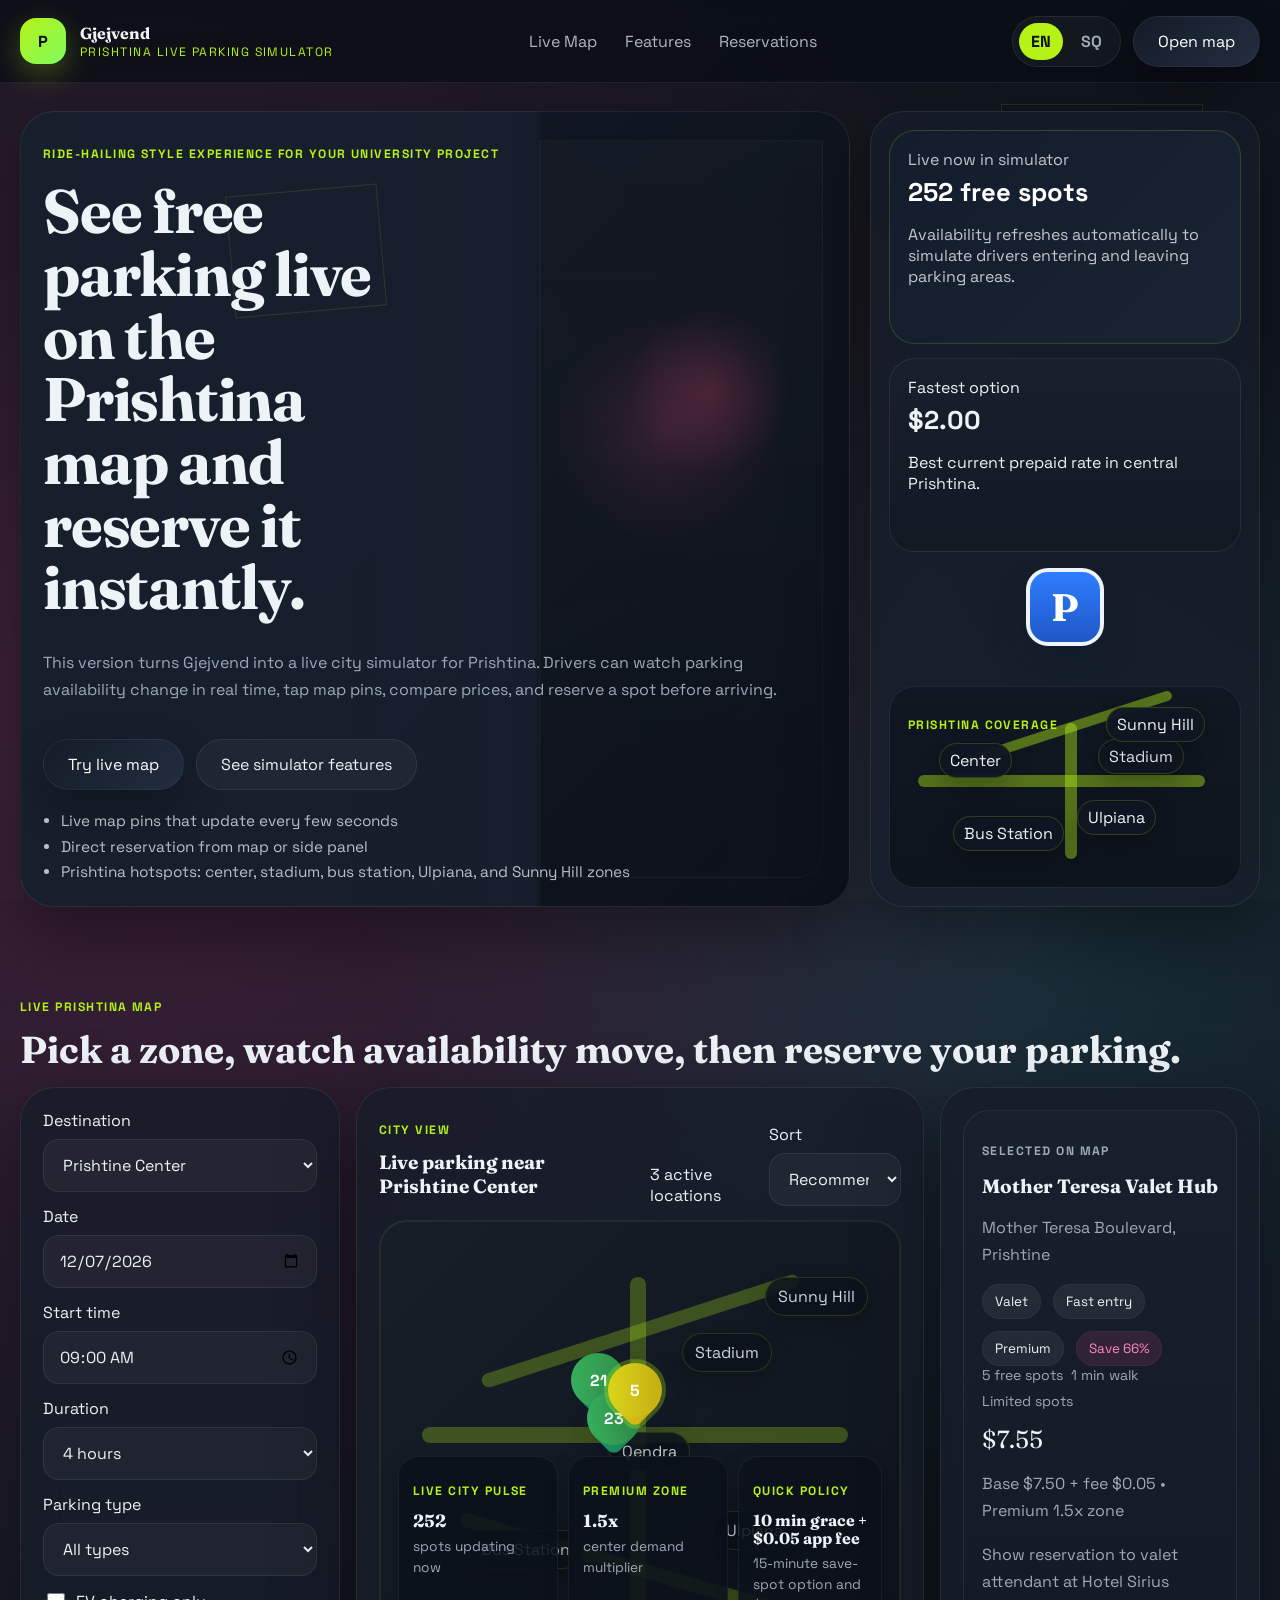
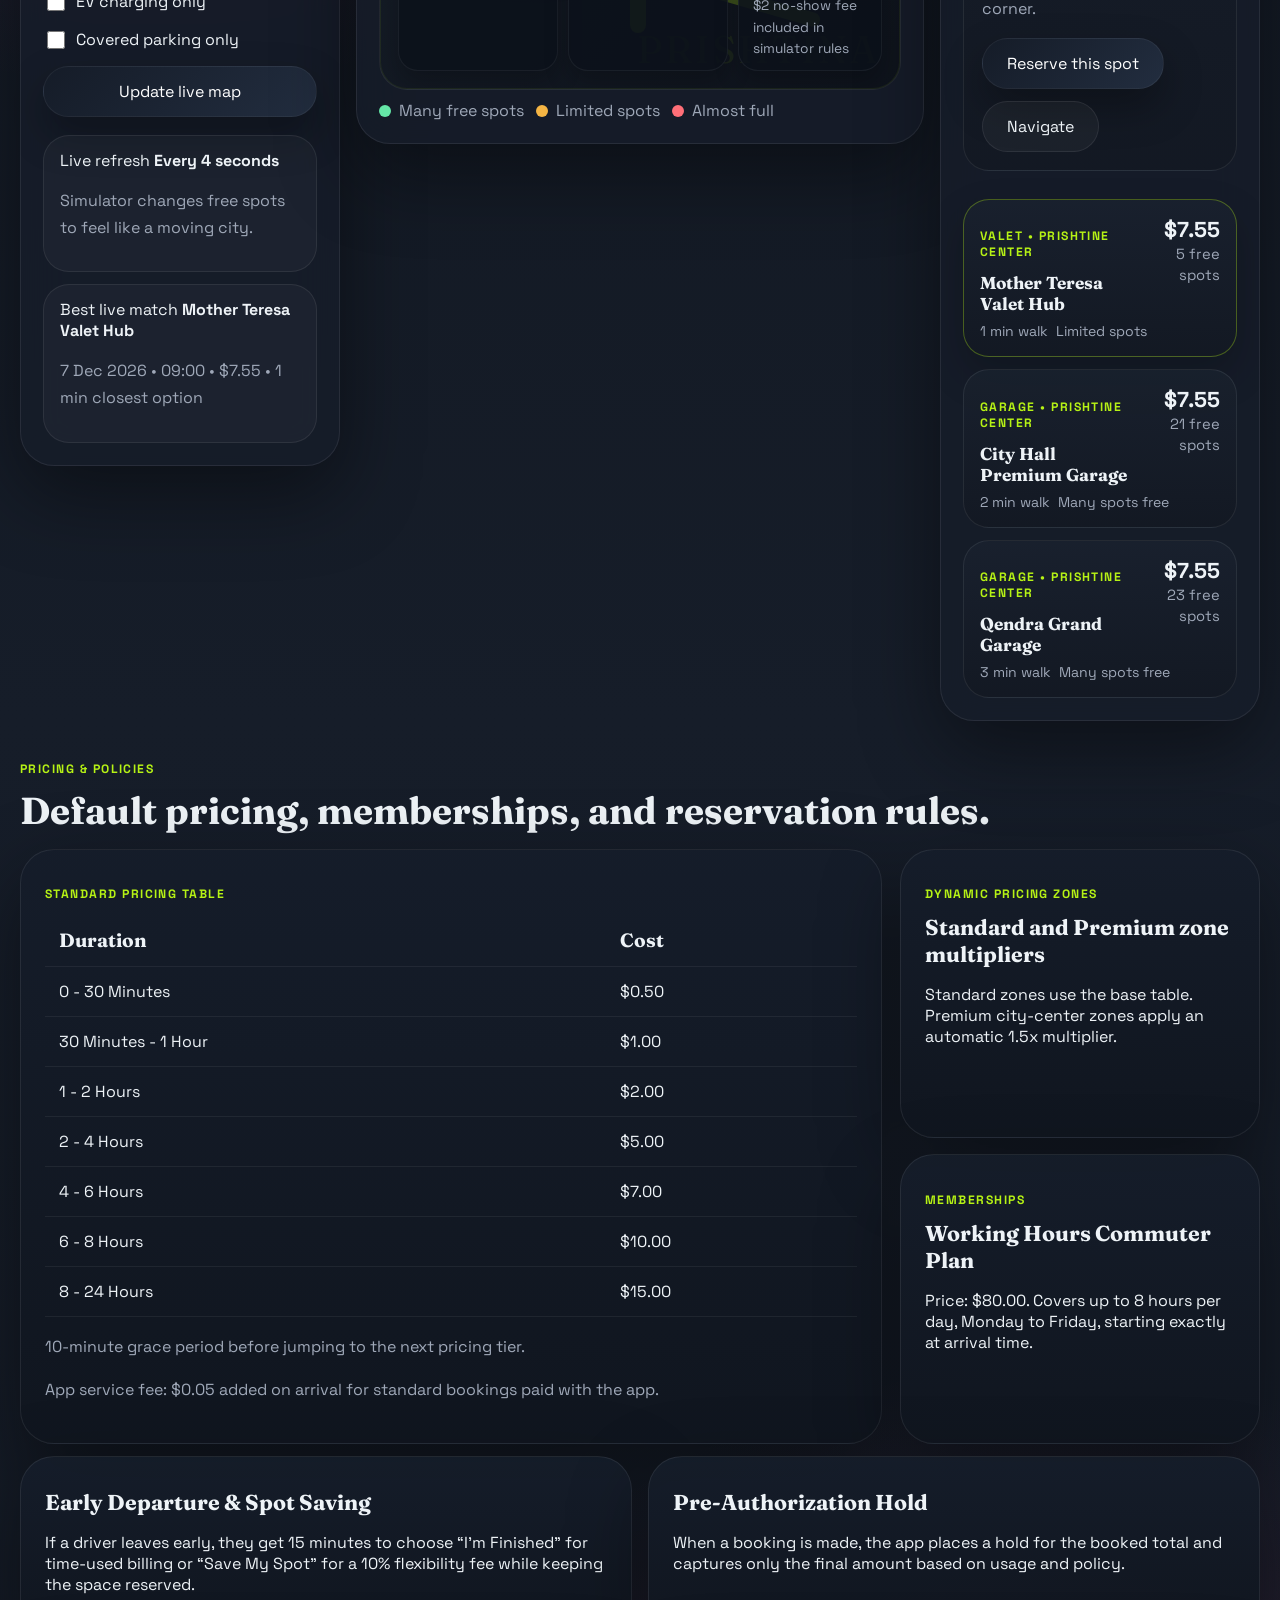
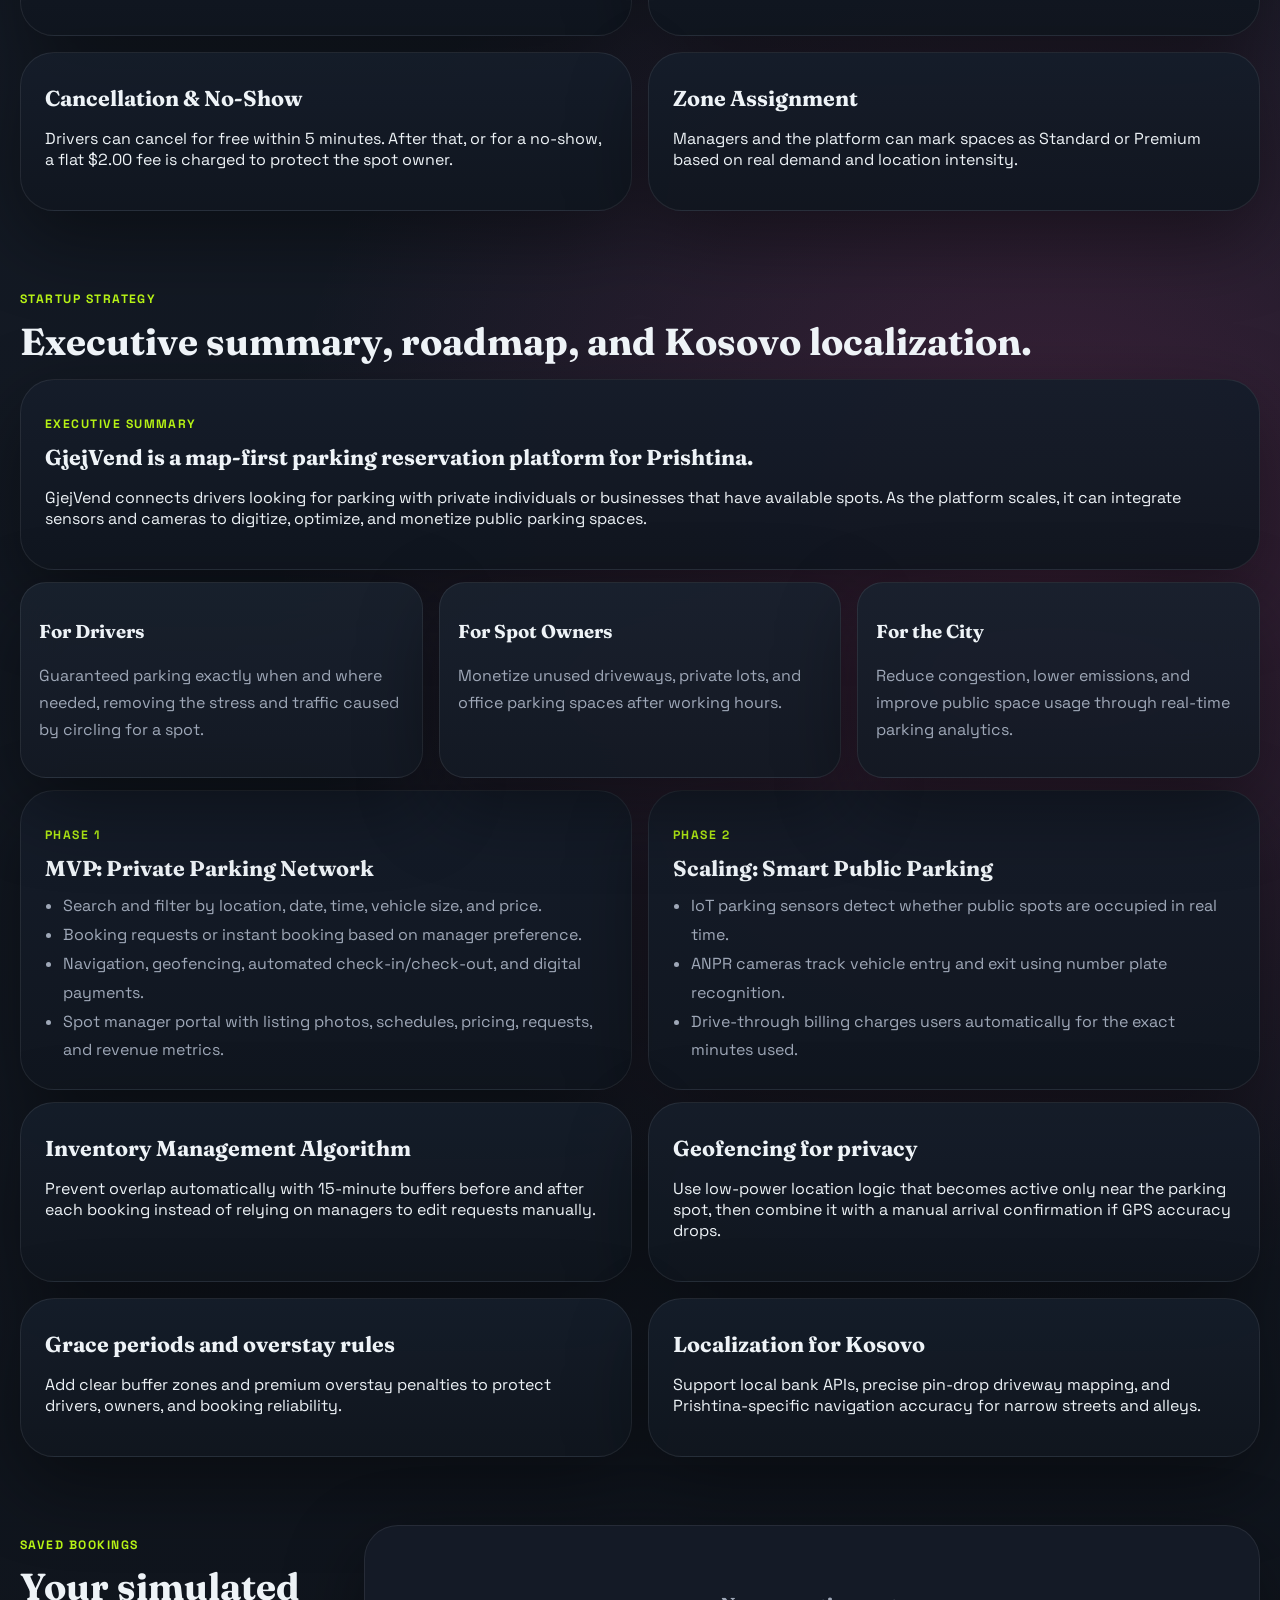
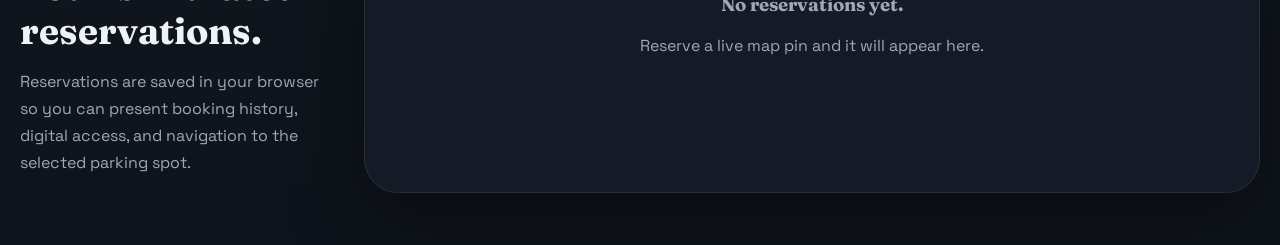
==== commit dab84f34: "Add files via upload" ====
--- a/app/index.html
+++ b/app/index.html
@@ -207,6 +207,23 @@
                   <div class="map-zone zone-bus" data-i18n="zone_bus_station">Bus Station</div>
                   <div class="map-zone zone-sunny">Sunny Hill</div>
                   <div id="mapPins"></div>
+                  <div class="map-dock">
+                    <article class="map-dock-card">
+                      <p class="mini-label" data-i18n="dock_live_title">Live city pulse</p>
+                      <strong id="dockLiveCount">0</strong>
+                      <span data-i18n="dock_live_text">spots updating now</span>
+                    </article>
+                    <article class="map-dock-card">
+                      <p class="mini-label" data-i18n="dock_zone_title">Premium zone</p>
+                      <strong data-i18n="dock_zone_value">1.5x</strong>
+                      <span data-i18n="dock_zone_text">center demand multiplier</span>
+                    </article>
+                    <article class="map-dock-card wide">
+                      <p class="mini-label" data-i18n="dock_policy_title">Quick policy</p>
+                      <strong data-i18n="dock_policy_value">10 min grace + $0.05 app fee</strong>
+                      <span data-i18n="dock_policy_text">15-minute save-spot option and $2 no-show fee included in simulator rules</span>
+                    </article>
+                  </div>
                 </div>
 
                 <div class="legend-row">
--- a/app/styles.css
+++ b/app/styles.css
@@ -233,6 +233,19 @@
   padding: 28px 0 52px;
 }
 
+.map-section {
+  padding-bottom: 18px;
+}
+
+.pricing-section {
+  padding-top: 10px;
+}
+
+.strategy-section,
+.reservation-section {
+  padding-top: 16px;
+}
+
 .hero-grid {
   display: grid;
   grid-template-columns: minmax(0, 1.05fr) 390px;
@@ -263,11 +276,46 @@
   border-radius: var(--radius-xl);
 }
 
+.control-panel,
+.map-panel,
+.detail-panel {
+  align-self: start;
+}
+
 .hero-copy,
 .control-panel,
 .map-panel,
 .detail-panel {
   padding: 22px;
+}
+
+.detail-panel {
+  display: grid;
+  gap: 12px;
+}
+
+.detail-panel .results-grid.compact {
+  gap: 12px;
+}
+
+.detail-panel .result-card {
+  padding: 16px;
+}
+
+.detail-panel .result-card h4 {
+  font-size: 1.08rem;
+}
+
+.detail-panel .price-block strong {
+  font-size: 1.35rem;
+}
+
+.detail-panel .result-meta {
+  gap: 8px;
+}
+
+.detail-panel .result-meta span {
+  font-size: 0.88rem;
 }
 
 .hero-panel {
@@ -522,7 +570,7 @@
   justify-content: space-between;
   gap: 16px;
   align-items: end;
-  margin-bottom: 18px;
+  margin-bottom: 14px;
 }
 
 .map-summary {
@@ -533,7 +581,7 @@
 
 .prishtina-map {
   position: relative;
-  min-height: 520px;
+  min-height: clamp(380px, 42vw, 470px);
   overflow: hidden;
   border-radius: 28px;
   background:
@@ -609,6 +657,43 @@
 #mapPins {
   position: absolute;
   inset: 0;
+}
+
+.map-dock {
+  position: absolute;
+  left: 18px;
+  right: 18px;
+  bottom: 18px;
+  display: grid;
+  grid-template-columns: 160px 160px minmax(0, 1fr);
+  gap: 10px;
+  z-index: 4;
+}
+
+.map-dock-card {
+  padding: 14px 14px 12px;
+  border-radius: 20px;
+  background: rgba(12, 18, 27, 0.88);
+  border: 1px solid rgba(255, 255, 255, 0.06);
+  box-shadow: 0 12px 24px rgba(0, 0, 0, 0.22);
+}
+
+.map-dock-card strong {
+  display: block;
+  margin: 4px 0;
+  font-family: "Fraunces", serif;
+  font-size: 1.1rem;
+  line-height: 1.15;
+}
+
+.map-dock-card span {
+  color: var(--muted);
+  font-size: 0.86rem;
+  line-height: 1.4;
+}
+
+.map-dock-card.wide strong {
+  font-size: 1rem;
 }
 
 .map-pin {
@@ -665,7 +750,7 @@
 }
 
 .legend-row {
-  margin-top: 16px;
+  margin-top: 10px;
 }
 
 .legend-item {
@@ -775,7 +860,7 @@
 }
 
 .summary-card {
-  margin-bottom: 18px;
+  margin-bottom: 12px;
 }
 
 .summary-card h3,
@@ -787,14 +872,14 @@
 
 .value-grid {
   grid-template-columns: repeat(3, minmax(0, 1fr));
-  margin-bottom: 18px;
+  margin-bottom: 12px;
 }
 
 .pricing-layout {
   display: grid;
   grid-template-columns: minmax(0, 1.2fr) 360px;
   gap: 18px;
-  margin-bottom: 18px;
+  margin-bottom: 12px;
 }
 
 .pricing-side {
@@ -827,7 +912,7 @@
 
 .roadmap-grid {
   grid-template-columns: repeat(2, minmax(0, 1fr));
-  margin-bottom: 18px;
+  margin-bottom: 12px;
 }
 
 .recommendation-grid {
@@ -956,7 +1041,11 @@
   }
 
   .prishtina-map {
-    min-height: 400px;
+    min-height: 320px;
+  }
+
+  .map-dock {
+    grid-template-columns: 1fr;
   }
 
   .map-watermark {
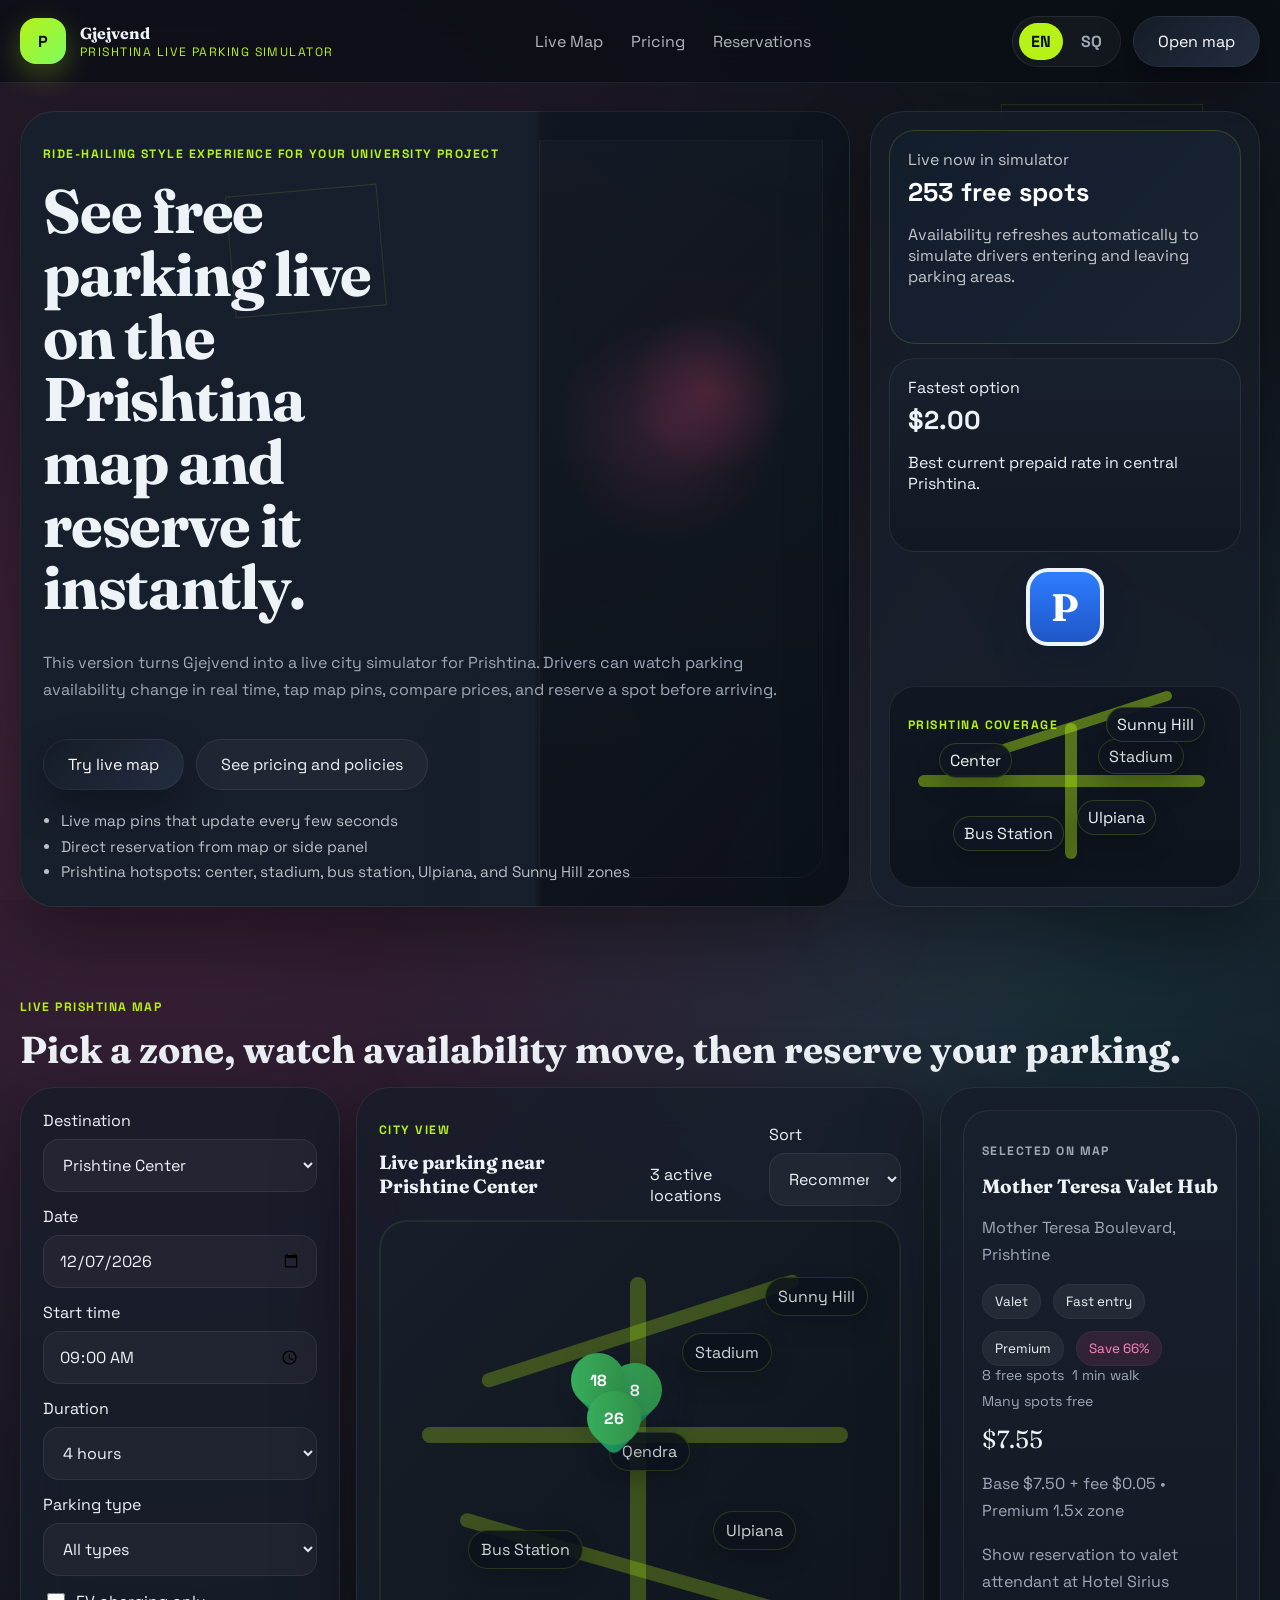
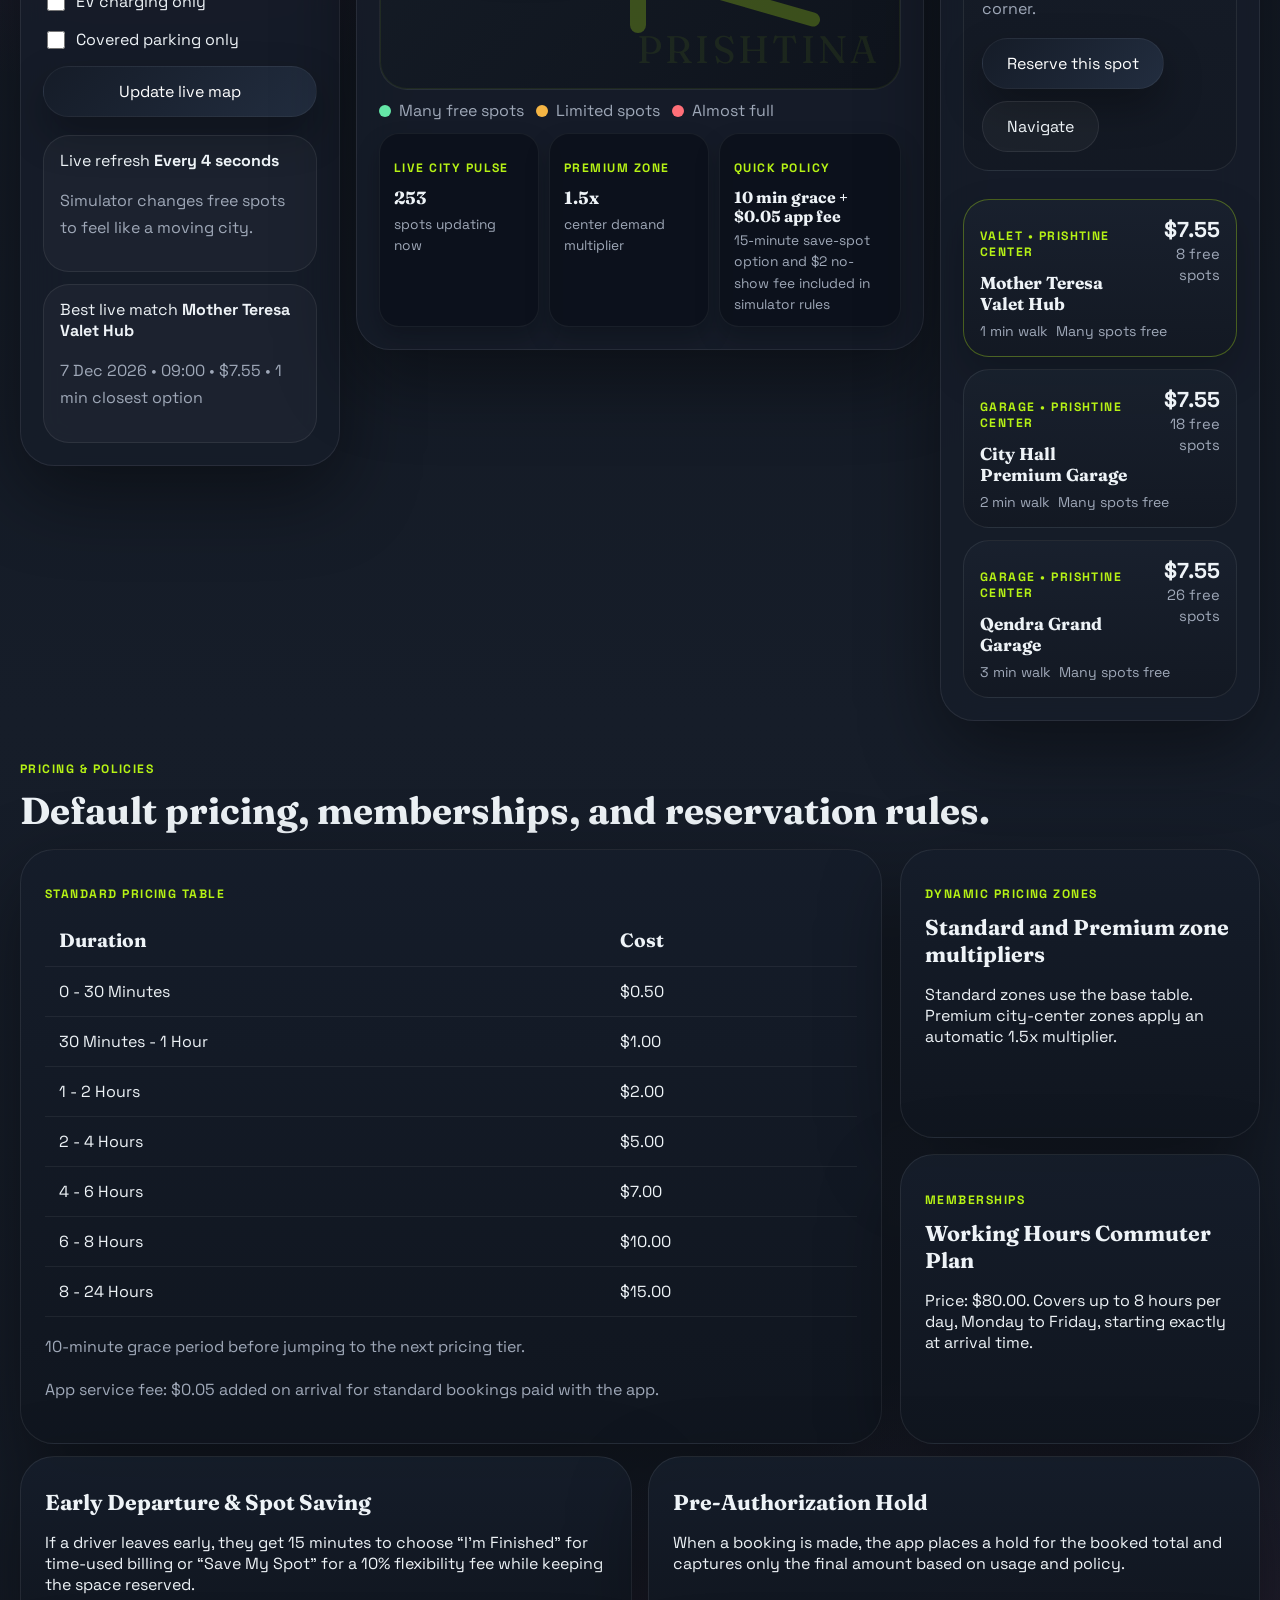
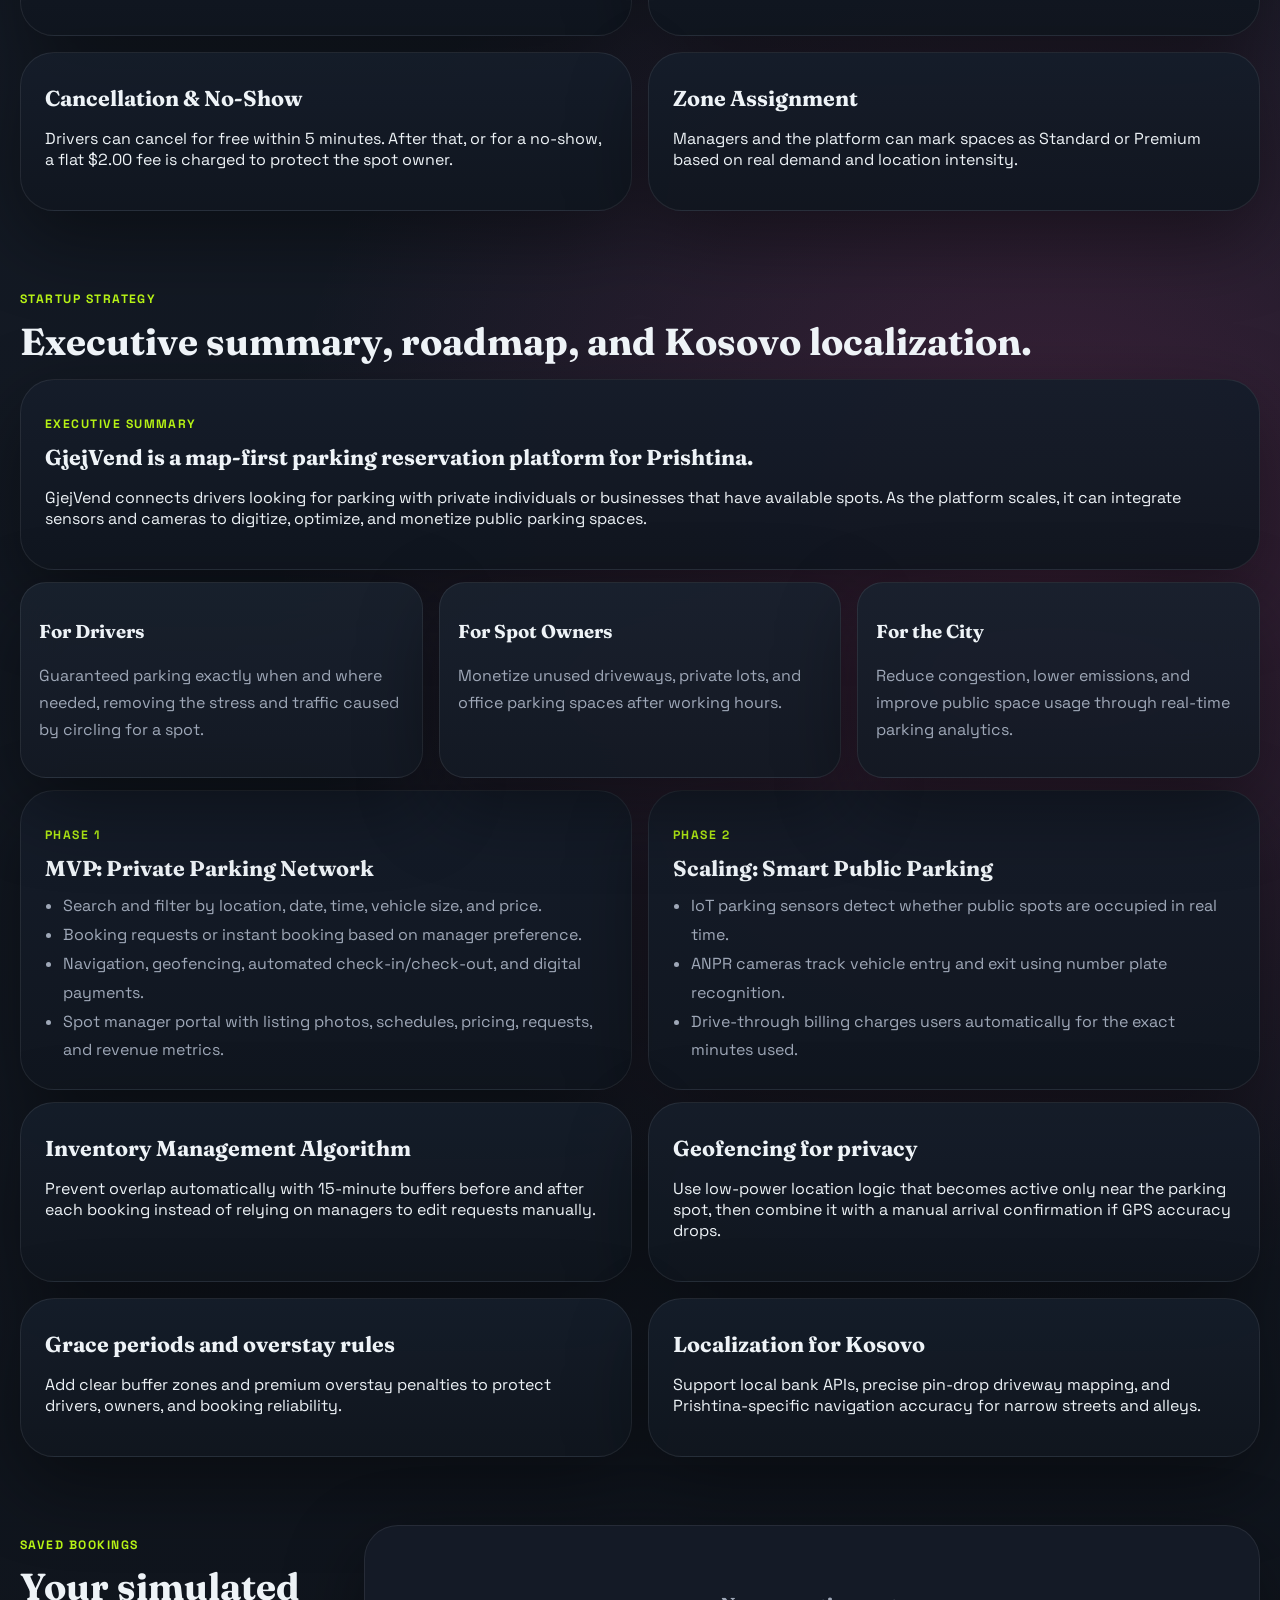
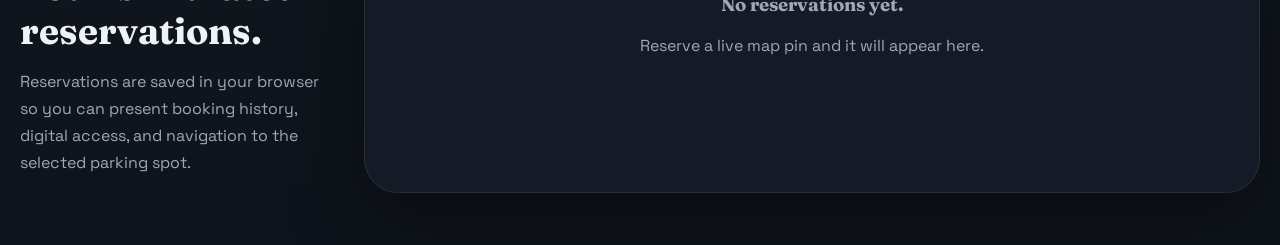
==== commit cdf15b0a: "Add files via upload" ====
--- a/app/index.html
+++ b/app/index.html
@@ -30,7 +30,7 @@
 
           <nav class="nav-links">
             <a href="#map" data-i18n="nav_map">Live Map</a>
-            <a href="#features" data-i18n="nav_features">Features</a>
+            <a href="#pricing" data-i18n="nav_pricing">Pricing</a>
             <a href="#reservations" data-i18n="nav_reservations">Reservations</a>
           </nav>
 
@@ -57,7 +57,7 @@
 
               <div class="hero-actions">
                 <a class="button button-primary" href="#map" data-i18n="hero_cta_primary">Try live map</a>
-                <a class="button button-secondary" href="#features" data-i18n="hero_cta_secondary">See simulator features</a>
+                <a class="button button-secondary" href="#pricing" data-i18n="hero_cta_secondary">See pricing and policies</a>
               </div>
 
               <ul class="hero-points">
@@ -201,35 +201,36 @@
                   <div class="map-road north-south"></div>
                   <div class="map-road east-west"></div>
                   <div class="map-road diagonal"></div>
-                  <div class="map-zone zone-center" data-i18n="zone_qendra">Qendra</div>
-                  <div class="map-zone zone-stadium" data-i18n="zone_stadium">Stadium</div>
-                  <div class="map-zone zone-ulpiana">Ulpiana</div>
-                  <div class="map-zone zone-bus" data-i18n="zone_bus_station">Bus Station</div>
-                  <div class="map-zone zone-sunny">Sunny Hill</div>
+                  <button class="map-zone map-zone-button zone-center" type="button" data-destination="Prishtine Center" data-i18n="zone_qendra">Qendra</button>
+                  <button class="map-zone map-zone-button zone-stadium" type="button" data-destination="Fadil Vokrri Stadium" data-i18n="zone_stadium">Stadium</button>
+                  <button class="map-zone map-zone-button zone-ulpiana" type="button" data-destination="Ulpiana District">Ulpiana</button>
+                  <button class="map-zone map-zone-button zone-bus" type="button" data-destination="Bus Station" data-i18n="zone_bus_station">Bus Station</button>
+                  <button class="map-zone map-zone-button zone-sunny" type="button" data-destination="Sunny Hill Event Zone">Sunny Hill</button>
                   <div id="mapPins"></div>
-                  <div class="map-dock">
-                    <article class="map-dock-card">
-                      <p class="mini-label" data-i18n="dock_live_title">Live city pulse</p>
-                      <strong id="dockLiveCount">0</strong>
-                      <span data-i18n="dock_live_text">spots updating now</span>
-                    </article>
-                    <article class="map-dock-card">
-                      <p class="mini-label" data-i18n="dock_zone_title">Premium zone</p>
-                      <strong data-i18n="dock_zone_value">1.5x</strong>
-                      <span data-i18n="dock_zone_text">center demand multiplier</span>
-                    </article>
-                    <article class="map-dock-card wide">
-                      <p class="mini-label" data-i18n="dock_policy_title">Quick policy</p>
-                      <strong data-i18n="dock_policy_value">10 min grace + $0.05 app fee</strong>
-                      <span data-i18n="dock_policy_text">15-minute save-spot option and $2 no-show fee included in simulator rules</span>
-                    </article>
-                  </div>
                 </div>
 
                 <div class="legend-row">
                   <span class="legend-item"><i class="legend-dot green"></i><span data-i18n="legend_many">Many free spots</span></span>
                   <span class="legend-item"><i class="legend-dot amber"></i><span data-i18n="legend_limited">Limited spots</span></span>
                   <span class="legend-item"><i class="legend-dot red"></i><span data-i18n="legend_full">Almost full</span></span>
+                </div>
+
+                <div class="map-dock">
+                  <article class="map-dock-card">
+                    <p class="mini-label" data-i18n="dock_live_title">Live city pulse</p>
+                    <strong id="dockLiveCount">0</strong>
+                    <span data-i18n="dock_live_text">spots updating now</span>
+                  </article>
+                  <article class="map-dock-card">
+                    <p class="mini-label" data-i18n="dock_zone_title">Premium zone</p>
+                    <strong data-i18n="dock_zone_value">1.5x</strong>
+                    <span data-i18n="dock_zone_text">center demand multiplier</span>
+                  </article>
+                  <article class="map-dock-card wide">
+                    <p class="mini-label" data-i18n="dock_policy_title">Quick policy</p>
+                    <strong data-i18n="dock_policy_value">10 min grace + $0.05 app fee</strong>
+                    <span data-i18n="dock_policy_text">15-minute save-spot option and $2 no-show fee included in simulator rules</span>
+                  </article>
                 </div>
               </section>
 
--- a/app/styles.css
+++ b/app/styles.css
@@ -214,6 +214,12 @@
   border: 1px solid var(--line-soft);
 }
 
+.button:active,
+.nav-cta:active,
+.map-zone-button:active {
+  transform: translateY(1px) scale(0.99);
+}
+
 .button:hover,
 .nav-cta:hover,
 .map-pin:hover {
@@ -648,6 +654,17 @@
   color: rgba(238, 243, 247, 0.86);
 }
 
+.map-zone-button {
+  cursor: pointer;
+  font: inherit;
+  transition: border-color 160ms ease, background 160ms ease, transform 160ms ease;
+}
+
+.map-zone-button:hover {
+  border-color: rgba(182, 242, 21, 0.4);
+  background: rgba(18, 25, 36, 0.96);
+}
+
 .zone-center { left: 44%; top: 45%; }
 .zone-stadium { left: 58%; top: 24%; }
 .zone-ulpiana { left: 64%; top: 62%; }
@@ -660,14 +677,10 @@
 }
 
 .map-dock {
-  position: absolute;
-  left: 18px;
-  right: 18px;
-  bottom: 18px;
   display: grid;
   grid-template-columns: 160px 160px minmax(0, 1fr);
   gap: 10px;
-  z-index: 4;
+  margin-top: 12px;
 }
 
 .map-dock-card {
